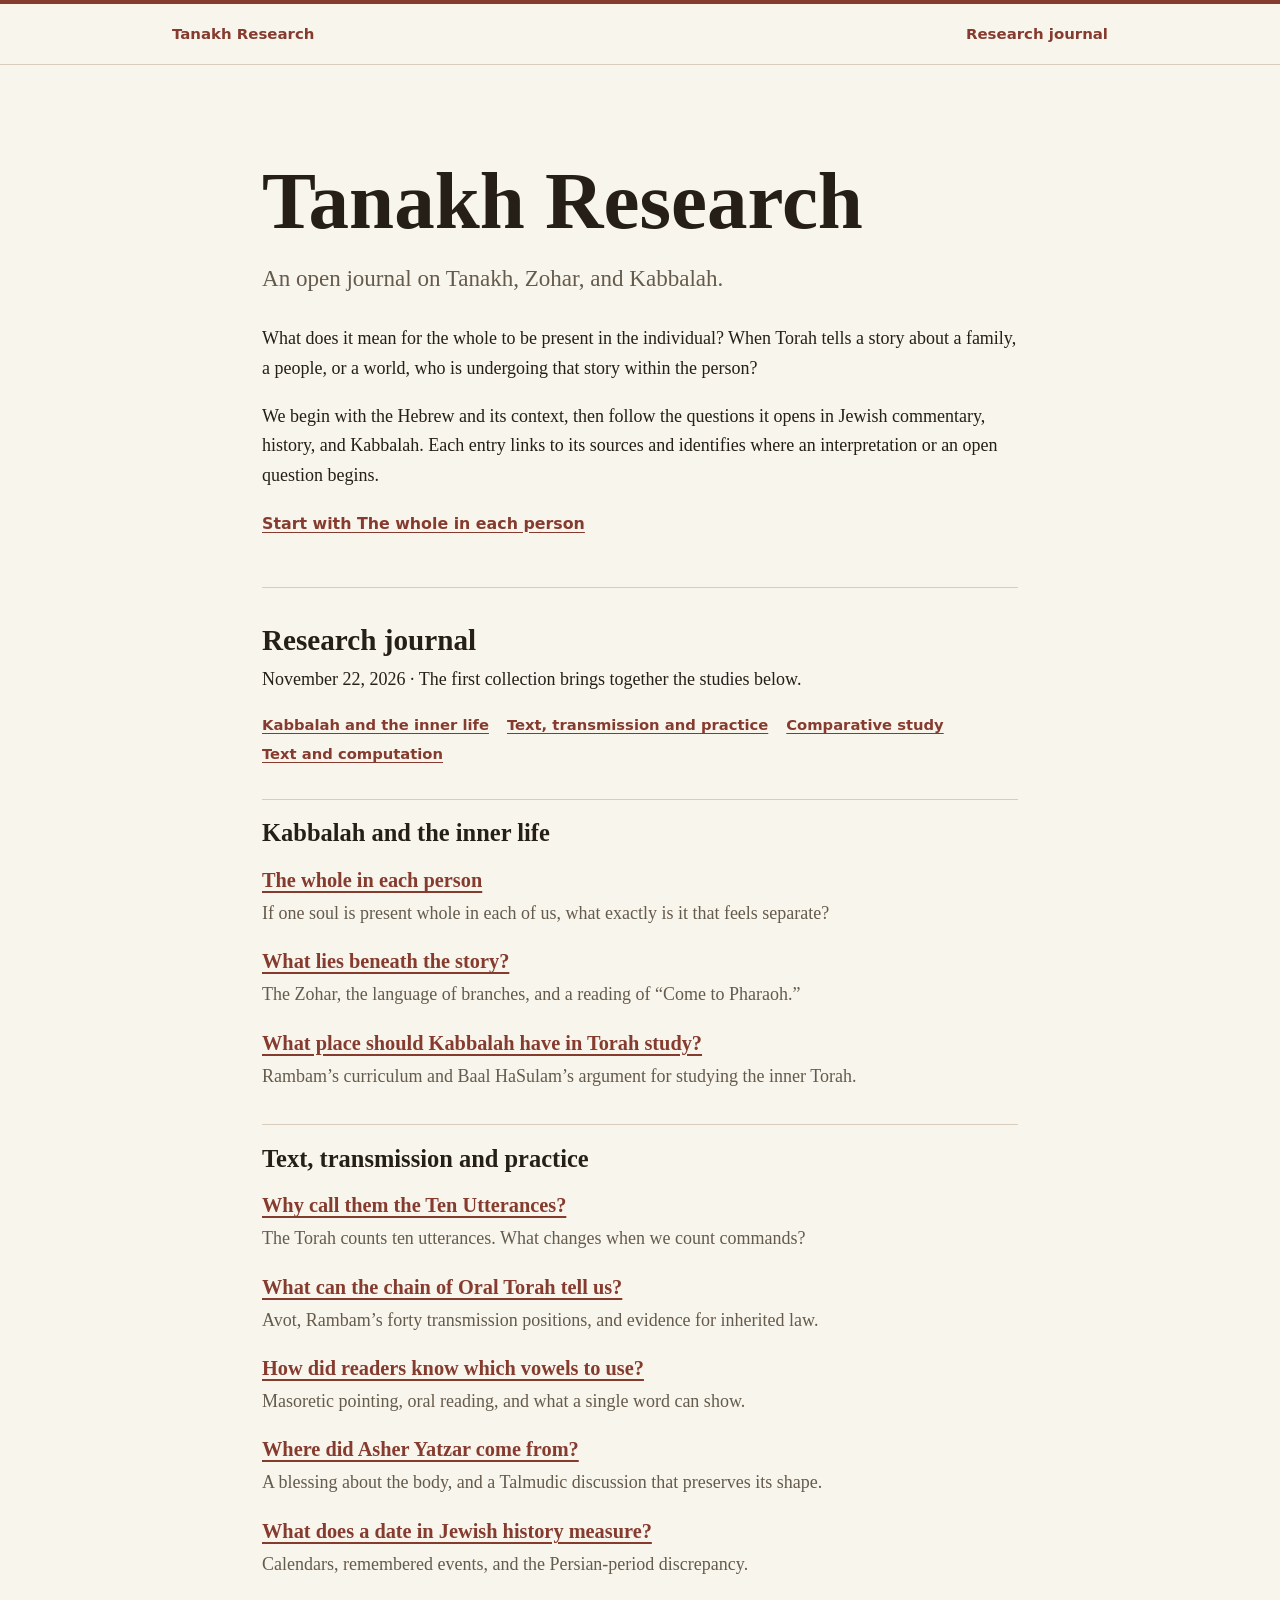
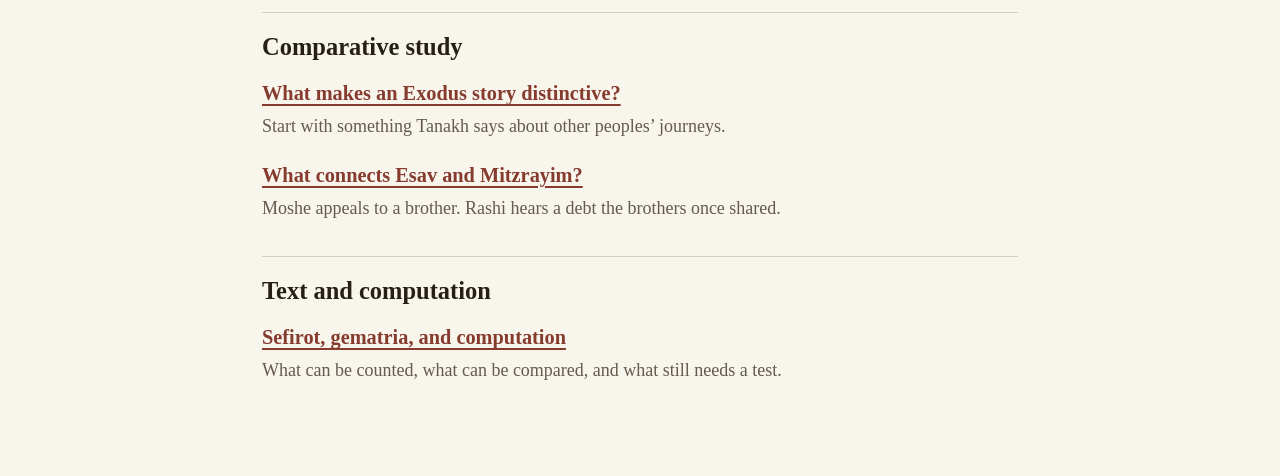
==== docs/index.html @ b6c762ff "Publish the first Tanakh research collection" ====
<!doctype html>
<html lang="en">
<head>
  <meta charset="utf-8">
  <meta name="viewport" content="width=device-width, initial-scale=1">
  <meta name="description" content="An open research journal on Tanakh, Zohar, and Kabbalah.">
  <title>Tanakh Research</title>
  <link rel="stylesheet" href="style.css">
</head>
<body>
  <header class="site-header">
    <a href="./">Tanakh Research</a>
    <nav aria-label="Main navigation"><a href="#research">Research journal</a></nav>
  </header>
  <main>
    <section class="intro" aria-labelledby="title">
      <h1 id="title">Tanakh Research</h1>
      <p class="lead">An open journal on Tanakh, Zohar, and Kabbalah.</p>
      <p>What does it mean for the whole to be present in the individual? When Torah tells a story about a family, a people, or a world, who is undergoing that story within the person?</p>
      <p>We begin with the Hebrew and its context, then follow the questions it opens in Jewish commentary, history, and Kabbalah. Each entry links to its sources and identifies where an interpretation or an open question begins.</p>
      <p><a class="start-link" href="research/the-whole-in-each-person.html">Start with The whole in each person</a></p>
    </section>
    <section class="log" id="research" aria-labelledby="log-title">
      <h2 id="log-title">Research journal</h2>
      <p>November 22, 2026 · The first collection brings together the studies below.</p>
      <nav class="topics" aria-label="Research topics">
        <a href="#kabbalah">Kabbalah and the inner life</a>
        <a href="#transmission">Text, transmission and practice</a>
        <a href="#comparative">Comparative study</a>
        <a href="#computation">Text and computation</a>
      </nav>
      <section class="topic" id="kabbalah" aria-labelledby="kabbalah-title">
        <h3 id="kabbalah-title">Kabbalah and the inner life</h3>
        <article>
          <h4><a href="research/the-whole-in-each-person.html">The whole in each person</a></h4>
          <p>If one soul is present whole in each of us, what exactly is it that feels separate?</p>
        </article>
        <article>
          <h4><a href="research/torah-as-language-of-branches.html">What lies beneath the story?</a></h4>
          <p>The Zohar, the language of branches, and a reading of “Come to Pharaoh.”</p>
        </article>
        <article>
          <h4><a href="research/gemara-and-kabbalah.html">What place should Kabbalah have in Torah study?</a></h4>
          <p>Rambam’s curriculum and Baal HaSulam’s argument for studying the inner Torah.</p>
        </article>
      </section>
      <section class="topic" id="transmission" aria-labelledby="transmission-title">
        <h3 id="transmission-title">Text, transmission and practice</h3>
        <article>
          <h4><a href="research/the-ten-utterances.html">Why call them the Ten Utterances?</a></h4>
          <p>The Torah counts ten utterances. What changes when we count commands?</p>
        </article>
        <article>
          <h4><a href="research/oral-torah-and-the-forty-names.html">What can the chain of Oral Torah tell us?</a></h4>
          <p>Avot, Rambam’s forty transmission positions, and evidence for inherited law.</p>
        </article>
        <article>
          <h4><a href="research/how-hebrew-was-read.html">How did readers know which vowels to use?</a></h4>
          <p>Masoretic pointing, oral reading, and what a single word can show.</p>
        </article>
        <article>
          <h4><a href="research/asher-yatzar.html">Where did Asher Yatzar come from?</a></h4>
          <p>A blessing about the body, and a Talmudic discussion that preserves its shape.</p>
        </article>
        <article>
          <h4><a href="research/jewish-time-and-history.html">What does a date in Jewish history measure?</a></h4>
          <p>Calendars, remembered events, and the Persian-period discrepancy.</p>
        </article>
      </section>
      <section class="topic" id="comparative" aria-labelledby="comparative-title">
        <h3 id="comparative-title">Comparative study</h3>
        <article>
          <h4><a href="research/what-is-distinctive-in-tanakh.html">What makes an Exodus story distinctive?</a></h4>
          <p>Start with something Tanakh says about other peoples’ journeys.</p>
        </article>
        <article>
          <h4><a href="research/esav-and-mitzrayim.html">What connects Esav and Mitzrayim?</a></h4>
          <p>Moshe appeals to a brother. Rashi hears a debt the brothers once shared.</p>
        </article>
      </section>
      <section class="topic" id="computation" aria-labelledby="computation-title">
        <h3 id="computation-title">Text and computation</h3>
        <article>
          <h4><a href="research/sefirot-gematria-and-computation.html">Sefirot, gematria, and computation</a></h4>
          <p>What can be counted, what can be compared, and what still needs a test.</p>
        </article>
      </section>
    </section>
  </main>
</body>
</html>
---- docs/style.css ----
:root {
  color-scheme: light;
  --paper: #f8f5ed;
  --ink: #251f18;
  --muted: #655b4d;
  --accent: #863b2f;
  --rule: #d8cdbd;
  background: var(--paper);
  color: var(--ink);
  font: 112.5% / 1.65 Georgia, "Times New Roman", serif;
}

* { box-sizing: border-box; }

body { margin: 0; }

.site-header {
  display: flex;
  justify-content: space-between;
  flex-wrap: wrap;
  gap: .3rem 1.25rem;
  padding: 1.05rem max(1.45rem, calc((100% - 52rem) / 2));
  border-top: 4px solid var(--accent);
  border-bottom: 1px solid var(--rule);
  font: 600 .83rem / 1.5 system-ui, sans-serif;
}

main {
  width: min(calc(100% - 2.9rem), 42rem);
  margin: clamp(2.25rem, 8vw, 5rem) auto 5rem;
}

a {
  color: var(--accent);
  text-underline-offset: .19em;
}

a:focus-visible {
  outline: 2px solid var(--accent);
  outline-offset: 4px;
}

.site-header a { text-decoration: none; }
.site-header a:hover { text-decoration: underline; }

h1, h2, h3 { line-height: 1.14; }
h1 { font-size: clamp(2.45rem, 8vw, 4.5rem); margin: 0 0 .65rem; }
h2 { font-size: 1.62rem; margin: 2rem 0 .45rem; }
h3 { font-size: 1.36rem; margin: .35rem 0 .5rem; }
p { margin: 0 0 1rem; }
.lead { color: var(--muted); font-size: 1.28rem; margin-bottom: 1.5rem; }

.log {
  border-top: 1px solid var(--rule);
  margin-top: 2.7rem;
}

.log article { margin-top: 1.15rem; }

time {
  display: block;
  color: var(--muted);
  font: 500 .78rem / 1.4 system-ui, sans-serif;
}

.entry time { margin-bottom: .9rem; }
.start-link { font: 650 .88rem / 1.55 system-ui, sans-serif; }
.topics { display: flex; flex-wrap: wrap; gap: .25rem 1rem; }
.topics a { font: 600 .82rem / 1.65 system-ui, sans-serif; }
.topic { border-top: 1px solid var(--rule); margin-top: 1.8rem; padding-top: 1.1rem; }
.topic h3 { margin-top: 0; }
.topic h4 { margin: 0 0 .3rem; font-size: 1.13rem; line-height: 1.26; }
.topic article p { color: var(--muted); margin-bottom: 0; }
.related { border-top: 1px solid var(--rule); margin-top: 2.3rem; }
.related ul { padding-left: 1.3rem; }
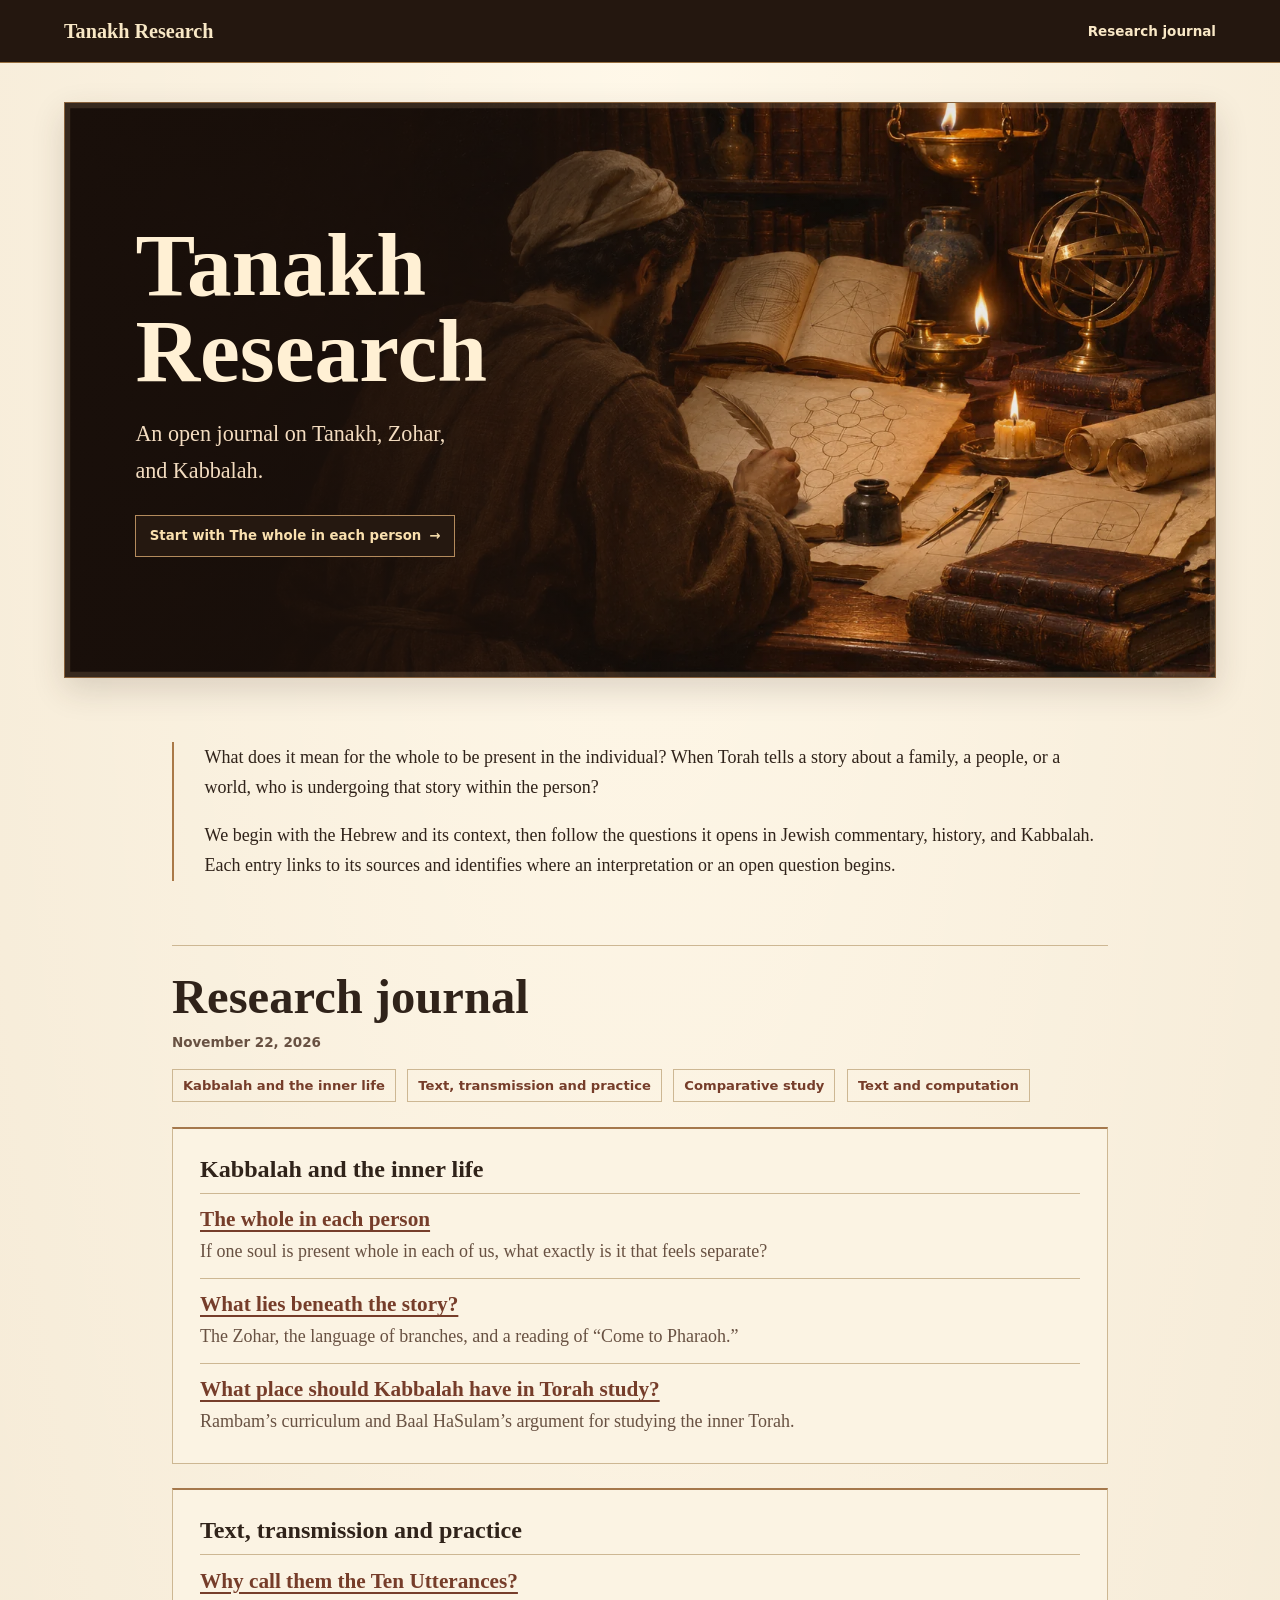
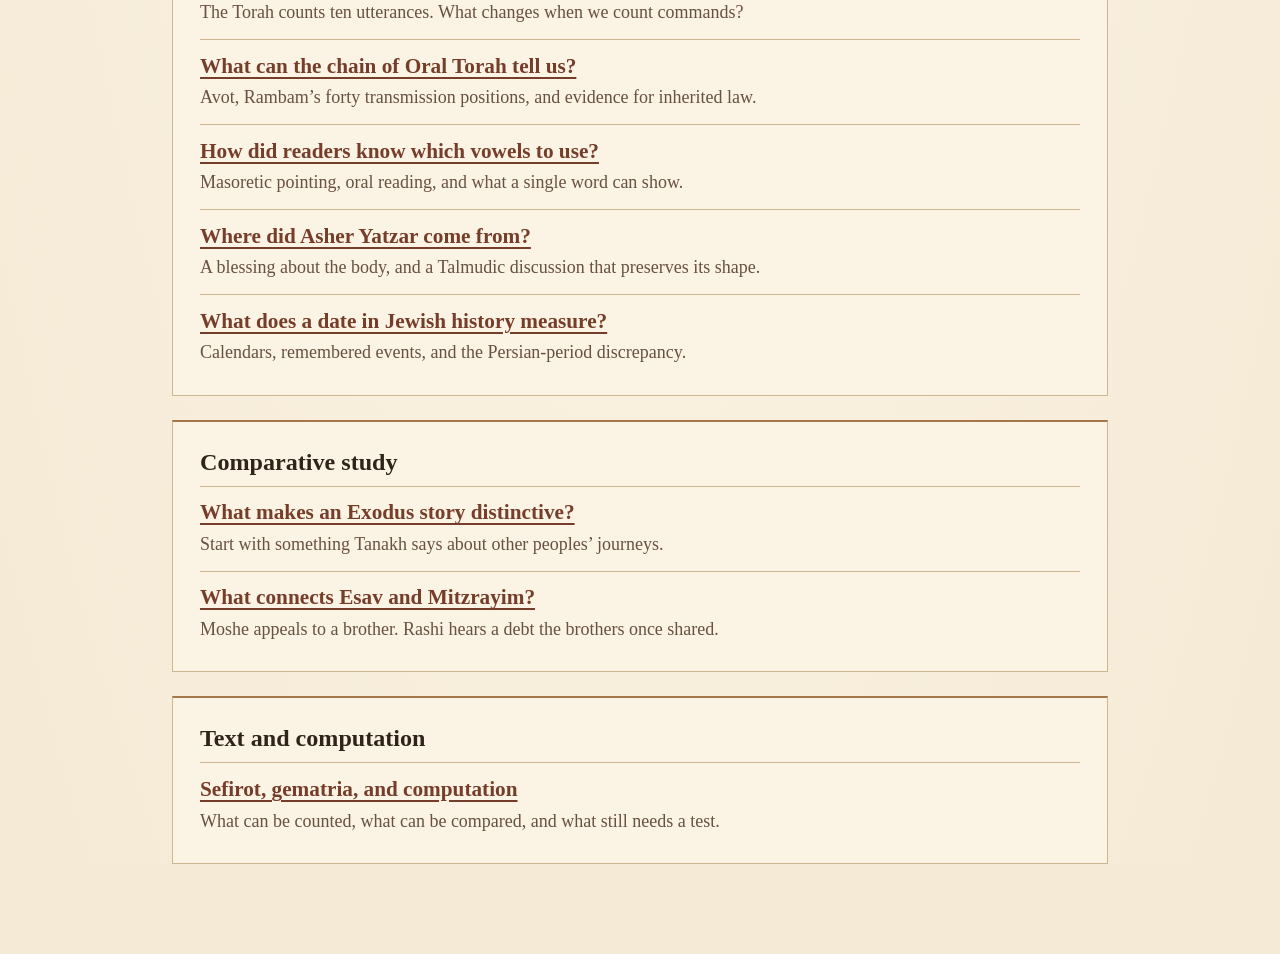
==== commit e564a42c: "Give Tanakh Research a lamplit scholar’s study design" ====
--- a/docs/index.html
+++ b/docs/index.html
@@ -7,22 +7,26 @@
   <title>Tanakh Research</title>
   <link rel="stylesheet" href="style.css">
 </head>
-<body>
+<body class="home">
   <header class="site-header">
     <a href="./">Tanakh Research</a>
     <nav aria-label="Main navigation"><a href="#research">Research journal</a></nav>
   </header>
   <main>
-    <section class="intro" aria-labelledby="title">
-      <h1 id="title">Tanakh Research</h1>
-      <p class="lead">An open journal on Tanakh, Zohar, and Kabbalah.</p>
+    <section class="hero" aria-labelledby="title">
+      <div class="hero-content">
+        <h1 id="title">Tanakh<br class="hero-break"> Research</h1>
+        <p class="lead">An open journal on Tanakh, Zohar, and Kabbalah.</p>
+        <a class="start-link" href="research/the-whole-in-each-person.html">Start with The whole in each person <span aria-hidden="true">→</span></a>
+      </div>
+    </section>
+    <div class="intro">
       <p>What does it mean for the whole to be present in the individual? When Torah tells a story about a family, a people, or a world, who is undergoing that story within the person?</p>
       <p>We begin with the Hebrew and its context, then follow the questions it opens in Jewish commentary, history, and Kabbalah. Each entry links to its sources and identifies where an interpretation or an open question begins.</p>
-      <p><a class="start-link" href="research/the-whole-in-each-person.html">Start with The whole in each person</a></p>
-    </section>
+    </div>
     <section class="log" id="research" aria-labelledby="log-title">
       <h2 id="log-title">Research journal</h2>
-      <p>November 22, 2026 · The first collection brings together the studies below.</p>
+      <time datetime="2026-11-22">November 22, 2026</time>
       <nav class="topics" aria-label="Research topics">
         <a href="#kabbalah">Kabbalah and the inner life</a>
         <a href="#transmission">Text, transmission and practice</a>
--- a/docs/style.css
+++ b/docs/style.css
@@ -1,75 +1,157 @@
 :root {
   color-scheme: light;
-  --paper: #f8f5ed;
-  --ink: #251f18;
-  --muted: #655b4d;
-  --accent: #863b2f;
-  --rule: #d8cdbd;
+  --paper: #f5ead6;
+  --ink: #30231a;
+  --muted: #685142;
+  --accent: #763d2a;
+  --rule: #cdb793;
+  --shadow: #24170f;
+  --gold: #e4c18c;
+  --heading: "Palatino Linotype", "Book Antiqua", Palatino, Georgia, serif;
+  --label: system-ui, sans-serif;
   background: var(--paper);
   color: var(--ink);
-  font: 112.5% / 1.65 Georgia, "Times New Roman", serif;
+  font: 112.5% / 1.68 Georgia, "Times New Roman", serif;
 }
 
 * { box-sizing: border-box; }
 
-body { margin: 0; }
+body {
+  margin: 0;
+  background: radial-gradient(ellipse at 50% 0, #fff8e9, transparent 48rem);
+}
+
+a {
+  color: var(--accent);
+  text-underline-offset: .2em;
+}
+
+a:focus-visible {
+  outline: 2px solid currentColor;
+  outline-offset: 4px;
+}
 
 .site-header {
   display: flex;
   justify-content: space-between;
+  align-items: center;
   flex-wrap: wrap;
-  gap: .3rem 1.25rem;
-  padding: 1.05rem max(1.45rem, calc((100% - 52rem) / 2));
-  border-top: 4px solid var(--accent);
-  border-bottom: 1px solid var(--rule);
-  font: 600 .83rem / 1.5 system-ui, sans-serif;
+  gap: .45rem 1.35rem;
+  padding: .92rem max(1.2rem, calc((100% - 64rem) / 2));
+  background: var(--shadow);
+  border-bottom: 1px solid #987040;
 }
 
+.site-header a { color: #f9e8c6; text-decoration: none; }
+.site-header a:hover { text-decoration: underline; }
+.site-header > a { font: 600 1.12rem / 1.45 var(--heading); }
+.site-header nav { font: 550 .75rem / 1.5 var(--label); }
+
 main {
-  width: min(calc(100% - 2.9rem), 42rem);
-  margin: clamp(2.25rem, 8vw, 5rem) auto 5rem;
+  width: min(calc(100% - 2.4rem), 42rem);
+  margin: clamp(2rem, 6vw, 4.6rem) auto 5rem;
 }
 
-a {
-  color: var(--accent);
-  text-underline-offset: .19em;
+h1, h2, h3, h4 { font-family: var(--heading); line-height: 1.16; }
+h1 { font-size: clamp(2.4rem, 6vw, 4.05rem); margin: 0 0 .65rem; font-weight: 600; }
+h2 { font-size: 1.72rem; margin: 2rem 0 .45rem; }
+h3 { font-size: 1.34rem; margin: .35rem 0 .5rem; }
+p { margin: 0 0 1rem; }
+.lead { color: var(--muted); font-size: 1.23rem; margin-bottom: 1.45rem; }
+
+.home main { width: min(calc(100% - 2.4rem), 64rem); margin-top: clamp(1.15rem, 3vw, 2.5rem); }
+
+.hero {
+  display: flex;
+  align-items: center;
+  min-height: clamp(27rem, 45vw, 33rem);
+  overflow: hidden;
+  background:
+    linear-gradient(90deg, rgba(25, 15, 10, .98) 0%, rgba(25, 15, 10, .85) 24%, rgba(25, 15, 10, .15) 65%, transparent 100%),
+    #251810 url("assets/scholars-study.webp") center 49% / cover no-repeat;
+  border: 1px solid #88613b;
+  box-shadow: 0 .65rem 1.7rem #412a2029, inset 0 0 0 .29rem #eac18e25;
+  color: #fff0d4;
 }
 
-a:focus-visible {
-  outline: 2px solid var(--accent);
-  outline-offset: 4px;
+.hero-content { max-width: 27rem; padding: clamp(1.65rem, 5.5vw, 4.1rem); }
+.hero h1 { font-size: clamp(3rem, 7vw, 5.3rem); line-height: .96; }
+.hero .lead { max-width: 18rem; color: #f3dcc0; margin-top: 1.15rem; }
+.start-link {
+  display: inline-block;
+  padding: .55rem .74rem;
+  border: 1px solid #b48b5d;
+  background: #251810;
+  color: #fae0ae;
+  font: 600 .74rem / 1.5 var(--label);
+  text-decoration: none;
 }
+.start-link span { margin-inline-start: .25em; }
+.start-link:hover { background: #492d1d; text-decoration: underline; }
 
-.site-header a { text-decoration: none; }
-.site-header a:hover { text-decoration: underline; }
+.intro, .log { width: min(100%, 52rem); margin-inline: auto; }
+.intro {
+  margin-block: clamp(2.1rem, 5vw, 3.6rem);
+  padding-inline-start: clamp(.9rem, 3vw, 1.7rem);
+  border-inline-start: 2px solid #aa7948;
+}
+.intro p:last-child { margin-bottom: 0; }
 
-h1, h2, h3 { line-height: 1.14; }
-h1 { font-size: clamp(2.45rem, 8vw, 4.5rem); margin: 0 0 .65rem; }
-h2 { font-size: 1.62rem; margin: 2rem 0 .45rem; }
-h3 { font-size: 1.36rem; margin: .35rem 0 .5rem; }
-p { margin: 0 0 1rem; }
-.lead { color: var(--muted); font-size: 1.28rem; margin-bottom: 1.5rem; }
-
-.log {
-  border-top: 1px solid var(--rule);
-  margin-top: 2.7rem;
-}
-
-.log article { margin-top: 1.15rem; }
+.log { border-top: 1px solid var(--rule); }
+.log > h2 { margin-top: 1.3rem; font-size: clamp(1.9rem, 5vw, 2.7rem); }
 
 time {
   display: block;
   color: var(--muted);
-  font: 500 .78rem / 1.4 system-ui, sans-serif;
+  font: 550 .75rem / 1.45 var(--label);
 }
 
-.entry time { margin-bottom: .9rem; }
-.start-link { font: 650 .88rem / 1.55 system-ui, sans-serif; }
-.topics { display: flex; flex-wrap: wrap; gap: .25rem 1rem; }
-.topics a { font: 600 .82rem / 1.65 system-ui, sans-serif; }
-.topic { border-top: 1px solid var(--rule); margin-top: 1.8rem; padding-top: 1.1rem; }
+.topics { display: flex; flex-wrap: wrap; gap: .45rem .65rem; margin-top: .9rem; }
+.topics a {
+  border: 1px solid var(--rule);
+  padding: .3rem .55rem;
+  font: 600 .73rem / 1.55 var(--label);
+  text-decoration: none;
+}
+.topics a:hover { background: #ead6b6; text-decoration: underline; }
+
+.topic {
+  margin-top: 1.35rem;
+  border: 1px solid var(--rule);
+  border-top: 2px solid #a5784c;
+  background: #fbf3e3;
+  padding: clamp(.9rem, 3vw, 1.5rem);
+  scroll-margin-top: 1rem;
+}
 .topic h3 { margin-top: 0; }
-.topic h4 { margin: 0 0 .3rem; font-size: 1.13rem; line-height: 1.26; }
+.topic article { border-top: 1px solid var(--rule); padding: .75rem 0 .65rem; }
+.topic article:last-child { padding-bottom: 0; }
+.topic h4 { margin: 0 0 .22rem; font-size: 1.18rem; }
 .topic article p { color: var(--muted); margin-bottom: 0; }
+
+.entry { overflow-wrap: break-word; }
+.entry-heading {
+  border-top: 2px solid #a5784c;
+  border-bottom: 1px solid var(--rule);
+  padding: 1.05rem 0 1.2rem;
+  margin-bottom: 1.5rem;
+}
+.entry-heading time { margin-bottom: .55rem; }
+.entry-heading .lead { margin-bottom: 0; }
 .related { border-top: 1px solid var(--rule); margin-top: 2.3rem; }
 .related ul { padding-left: 1.3rem; }
+
+@media (max-width: 40rem) {
+  .hero {
+    display: block;
+    min-height: 0;
+    padding-top: clamp(9rem, 57vw, 19rem);
+    background:
+      linear-gradient(to bottom, transparent 1rem, transparent 56%, #251810 100%) top / 100% clamp(10rem, 58vw, 20rem) no-repeat,
+      #251810 url("assets/scholars-study.webp") 73% top / auto clamp(11rem, 72vw, 26rem) no-repeat;
+  }
+  .hero-content { max-width: none; background: #251810; padding: .65rem 1.05rem 1.3rem; }
+  .hero h1 { font-size: clamp(2.35rem, 9vw, 3.5rem); line-height: 1.03; }
+  .hero-break { display: none; }
+  .hero .lead { margin-top: .65rem; }
+}
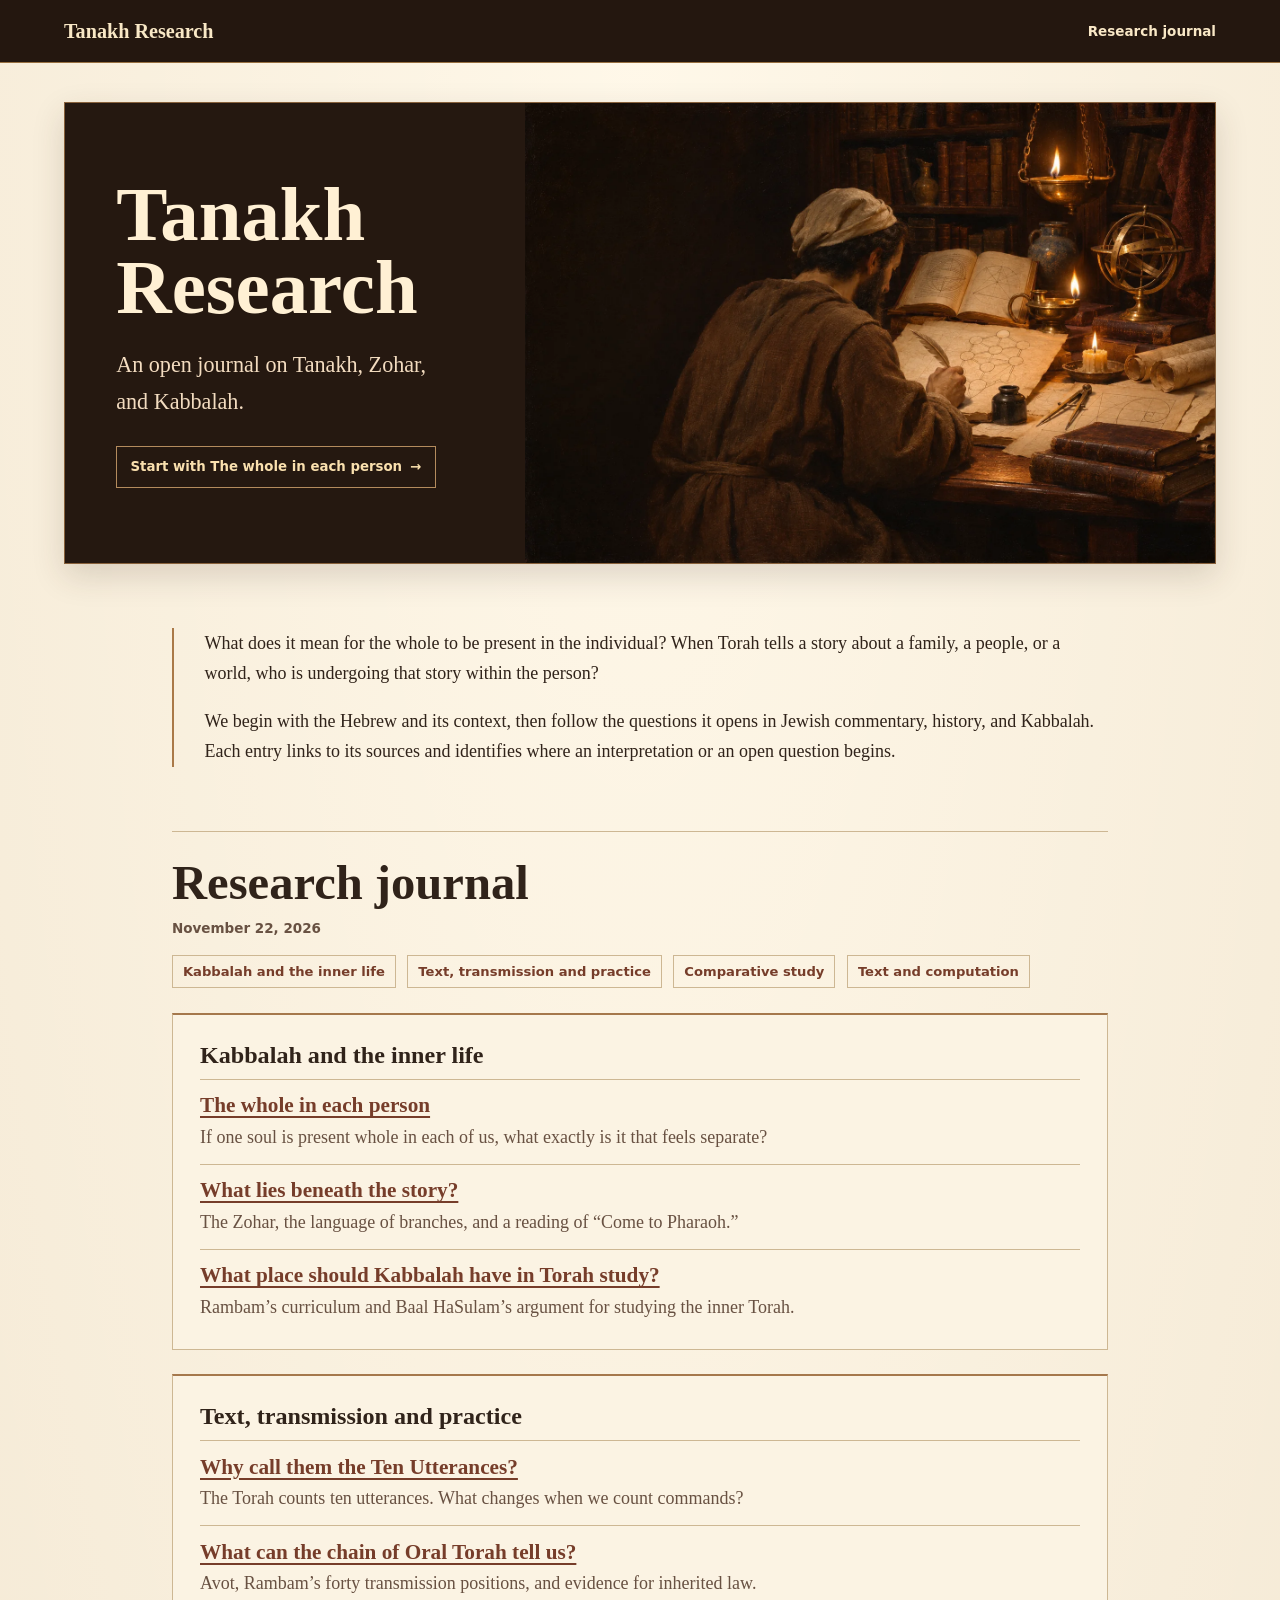
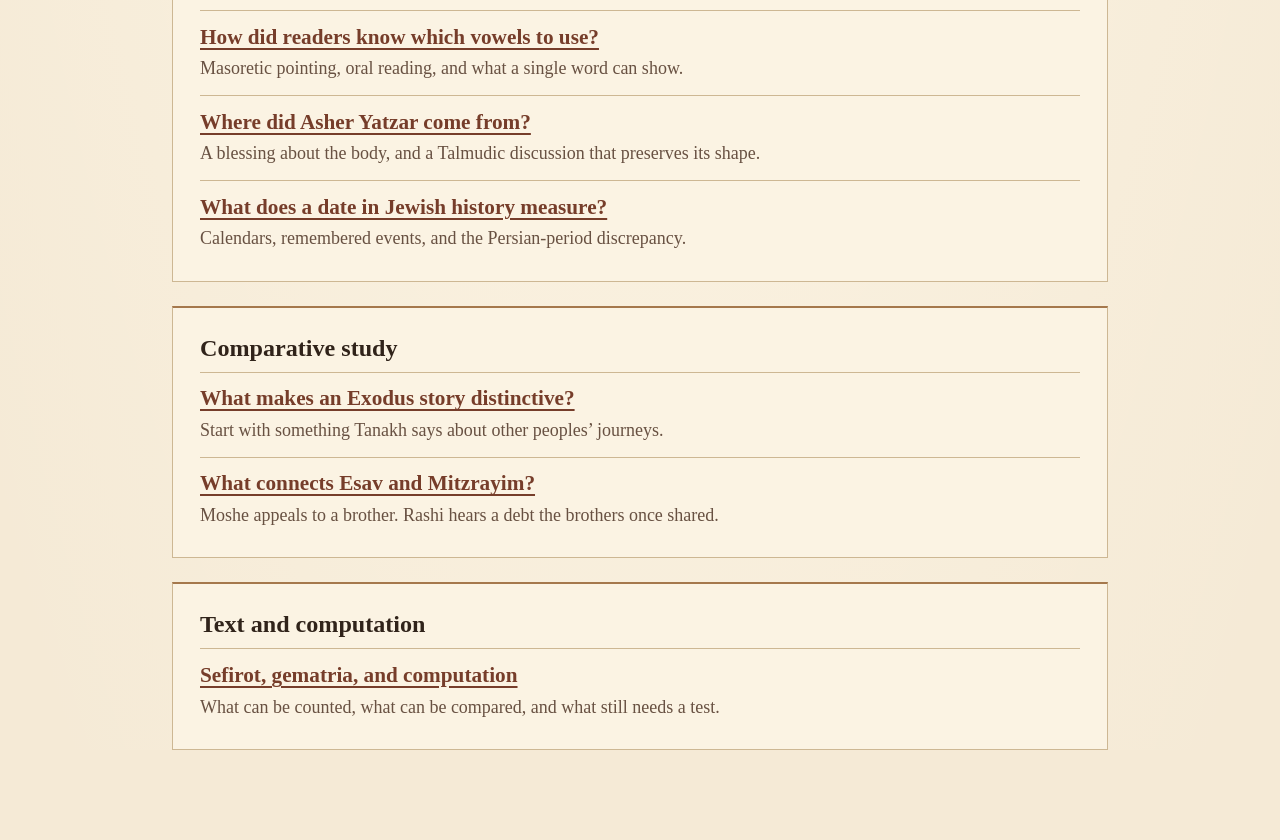
==== commit 42a924ae: "Load the lamplit study as a visible homepage image" ====
--- a/docs/index.html
+++ b/docs/index.html
@@ -5,7 +5,7 @@
   <meta name="viewport" content="width=device-width, initial-scale=1">
   <meta name="description" content="An open research journal on Tanakh, Zohar, and Kabbalah.">
   <title>Tanakh Research</title>
-  <link rel="stylesheet" href="style.css">
+  <link rel="stylesheet" href="style.css?v=study-2">
 </head>
 <body class="home">
   <header class="site-header">
@@ -14,6 +14,7 @@
   </header>
   <main>
     <section class="hero" aria-labelledby="title">
+      <img class="hero-art" src="assets/scholars-study.webp?v=7cb28a1" width="1536" height="1024" fetchpriority="high" style="display:block;max-width:100%;height:auto" alt="A scholar writing by oil lamp and candle, beside leather-bound books, scrolls, and a sketch of the Tree of Life.">
       <div class="hero-content">
         <h1 id="title">Tanakh<br class="hero-break"> Research</h1>
         <p class="lead">An open journal on Tanakh, Zohar, and Kabbalah.</p>
--- a/docs/style.css
+++ b/docs/style.css
@@ -62,20 +62,19 @@
 .home main { width: min(calc(100% - 2.4rem), 64rem); margin-top: clamp(1.15rem, 3vw, 2.5rem); }
 
 .hero {
-  display: flex;
+  display: grid;
+  grid-template-columns: minmax(0, 2fr) minmax(0, 3fr);
   align-items: center;
-  min-height: clamp(27rem, 45vw, 33rem);
   overflow: hidden;
-  background:
-    linear-gradient(90deg, rgba(25, 15, 10, .98) 0%, rgba(25, 15, 10, .85) 24%, rgba(25, 15, 10, .15) 65%, transparent 100%),
-    #251810 url("assets/scholars-study.webp") center 49% / cover no-repeat;
+  background: #251810;
   border: 1px solid #88613b;
-  box-shadow: 0 .65rem 1.7rem #412a2029, inset 0 0 0 .29rem #eac18e25;
+  box-shadow: 0 .65rem 1.7rem #412a2029;
   color: #fff0d4;
 }
 
-.hero-content { max-width: 27rem; padding: clamp(1.65rem, 5.5vw, 4.1rem); }
-.hero h1 { font-size: clamp(3rem, 7vw, 5.3rem); line-height: .96; }
+.hero-art { grid-column: 2; grid-row: 1; width: 100%; }
+.hero-content { grid-column: 1; grid-row: 1; padding: clamp(1.4rem, 4vw, 3rem); }
+.hero h1 { font-size: clamp(2.8rem, 6vw, 5.3rem); line-height: .96; }
 .hero .lead { max-width: 18rem; color: #f3dcc0; margin-top: 1.15rem; }
 .start-link {
   display: inline-block;
@@ -141,16 +140,9 @@
 .related { border-top: 1px solid var(--rule); margin-top: 2.3rem; }
 .related ul { padding-left: 1.3rem; }
 
-@media (max-width: 40rem) {
-  .hero {
-    display: block;
-    min-height: 0;
-    padding-top: clamp(9rem, 57vw, 19rem);
-    background:
-      linear-gradient(to bottom, transparent 1rem, transparent 56%, #251810 100%) top / 100% clamp(10rem, 58vw, 20rem) no-repeat,
-      #251810 url("assets/scholars-study.webp") 73% top / auto clamp(11rem, 72vw, 26rem) no-repeat;
-  }
-  .hero-content { max-width: none; background: #251810; padding: .65rem 1.05rem 1.3rem; }
+@media (max-width: 46rem) {
+  .hero { display: block; }
+  .hero-content { padding: 1.15rem 1.05rem 1.3rem; }
   .hero h1 { font-size: clamp(2.35rem, 9vw, 3.5rem); line-height: 1.03; }
   .hero-break { display: none; }
   .hero .lead { margin-top: .65rem; }
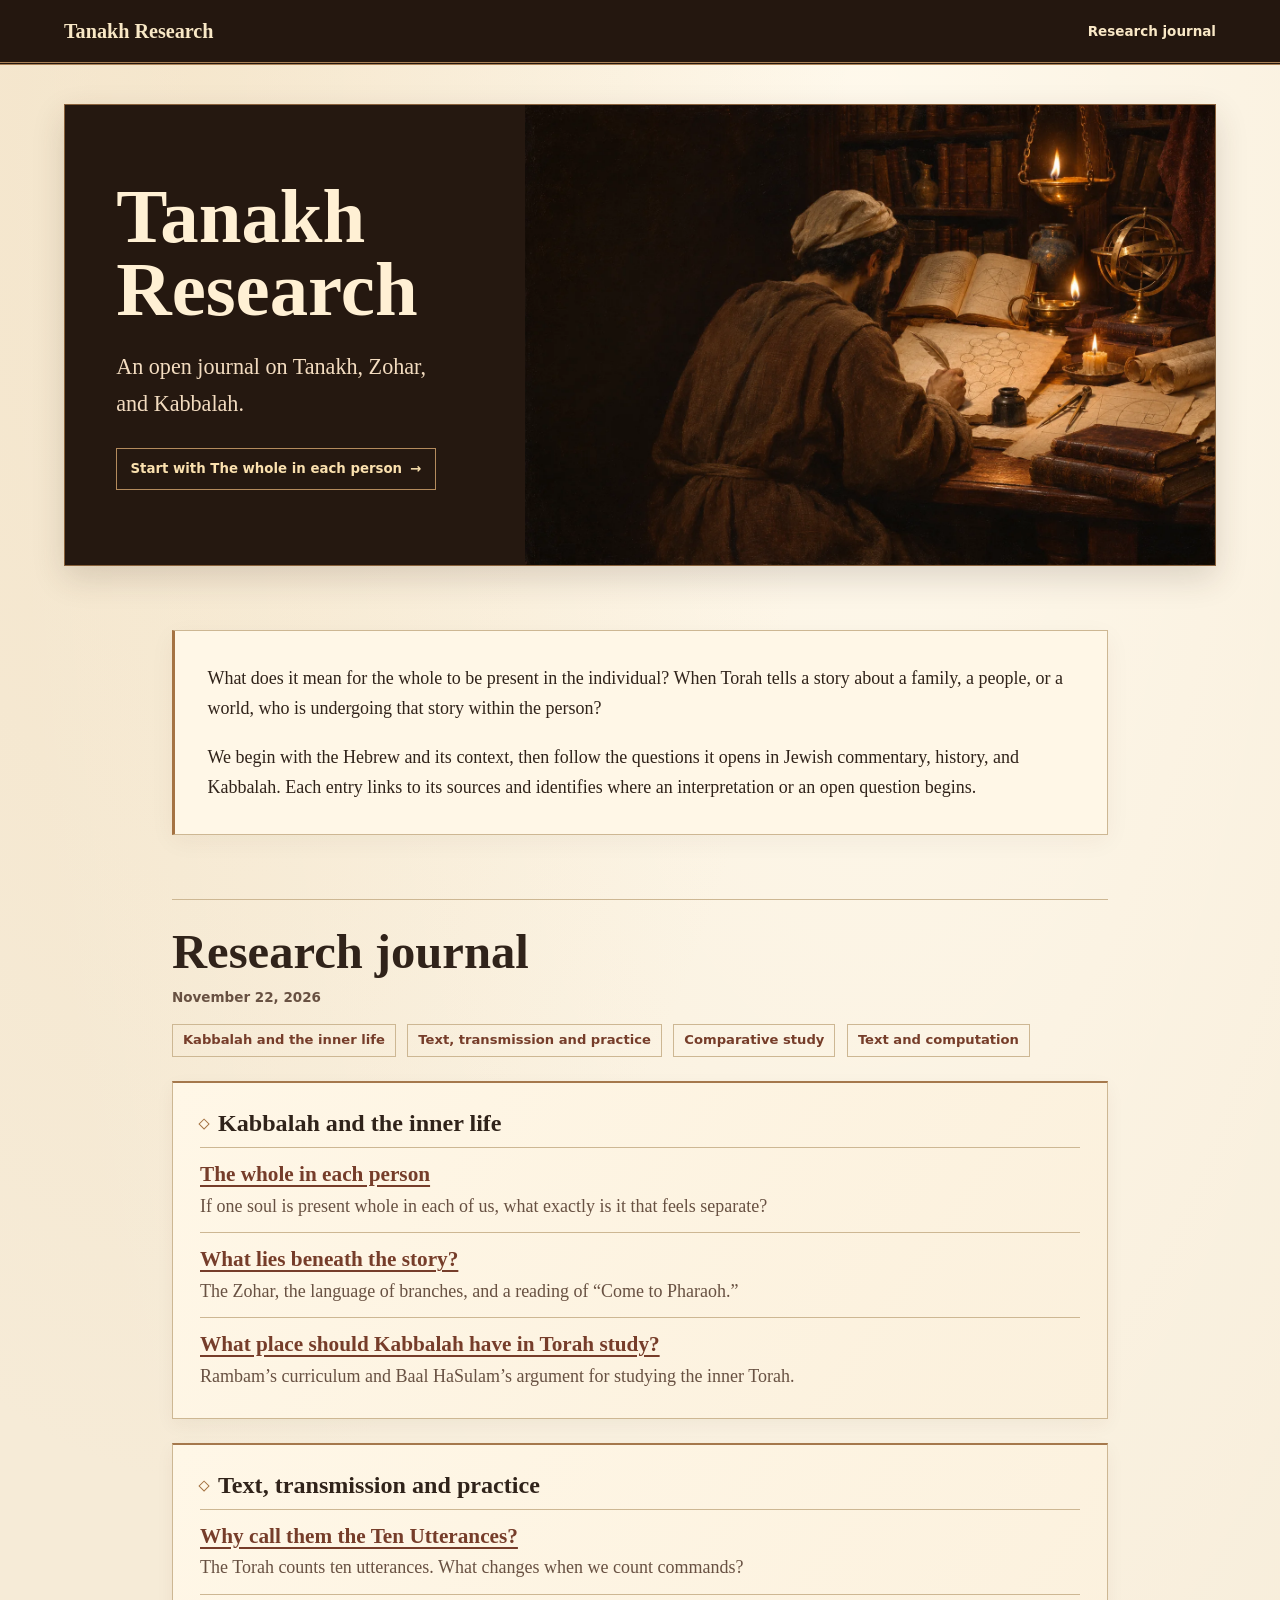
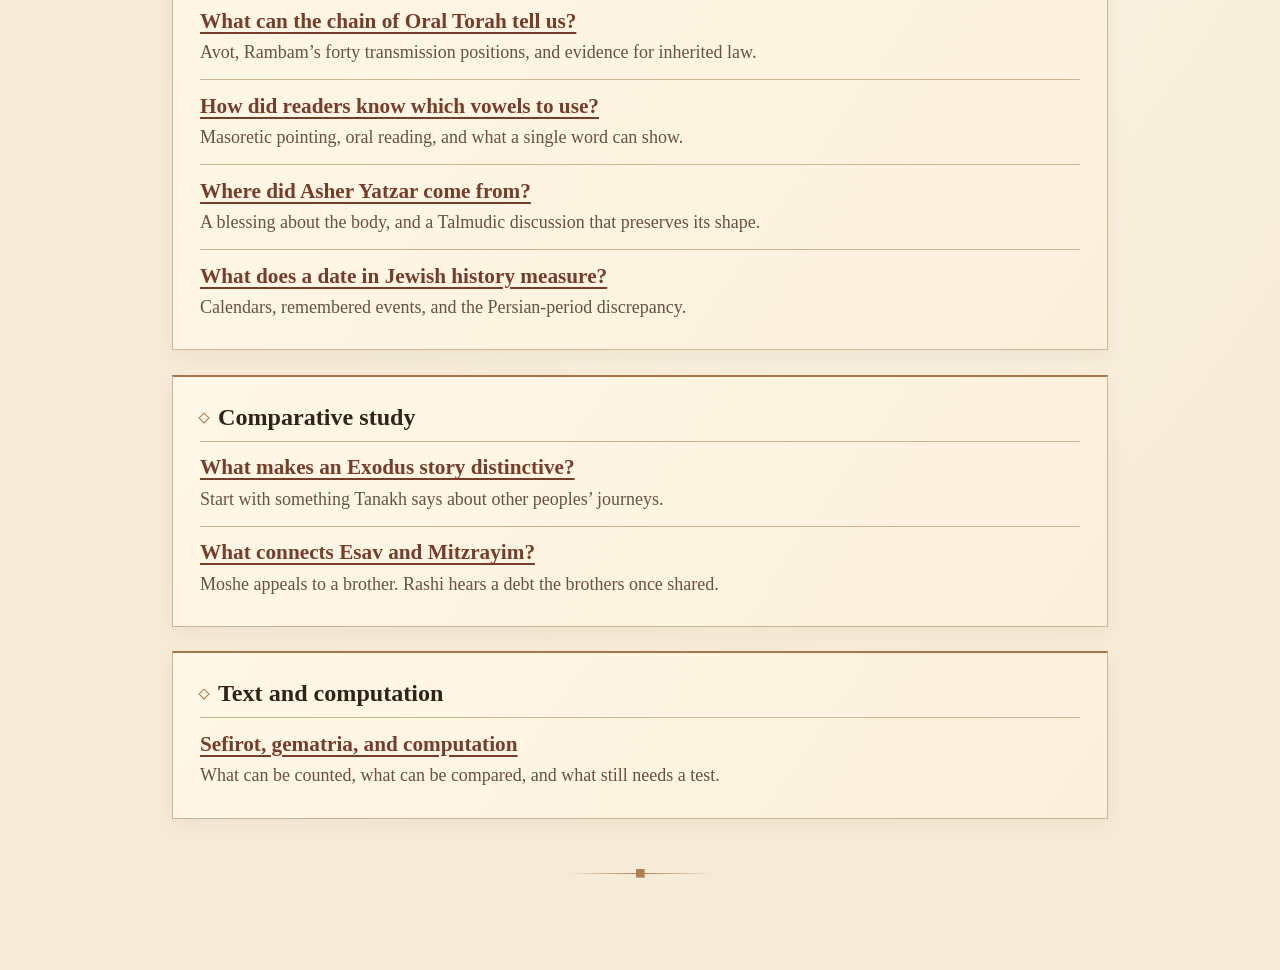
==== commit e15ee525: "Warm the journal with lamplit manuscript details" ====
--- a/docs/index.html
+++ b/docs/index.html
@@ -5,7 +5,7 @@
   <meta name="viewport" content="width=device-width, initial-scale=1">
   <meta name="description" content="An open research journal on Tanakh, Zohar, and Kabbalah.">
   <title>Tanakh Research</title>
-  <link rel="stylesheet" href="style.css?v=study-2">
+  <link rel="stylesheet" href="style.css?v=folio-1">
 </head>
 <body class="home">
   <header class="site-header">
--- a/docs/style.css
+++ b/docs/style.css
@@ -1,6 +1,8 @@
 :root {
   color-scheme: light;
-  --paper: #f5ead6;
+  --paper: #f6ebd7;
+  --folio: #fff7e7;
+  --brass: #a57343;
   --ink: #30231a;
   --muted: #685142;
   --accent: #763d2a;
@@ -18,7 +20,9 @@
 
 body {
   margin: 0;
-  background: radial-gradient(ellipse at 50% 0, #fff8e9, transparent 48rem);
+  background:
+    radial-gradient(ellipse at 16% 0, #eccb9636, transparent 36rem),
+    radial-gradient(ellipse at 68% 10rem, #fff9ec, transparent 48rem);
 }
 
 a {
@@ -39,7 +43,7 @@
   gap: .45rem 1.35rem;
   padding: .92rem max(1.2rem, calc((100% - 64rem) / 2));
   background: var(--shadow);
-  border-bottom: 1px solid #987040;
+  border-bottom: 3px double #ab8257;
 }
 
 .site-header a { color: #f9e8c6; text-decoration: none; }
@@ -91,8 +95,11 @@
 .intro, .log { width: min(100%, 52rem); margin-inline: auto; }
 .intro {
   margin-block: clamp(2.1rem, 5vw, 3.6rem);
-  padding-inline-start: clamp(.9rem, 3vw, 1.7rem);
-  border-inline-start: 2px solid #aa7948;
+  padding: clamp(1rem, 3vw, 1.8rem);
+  border: 1px solid var(--rule);
+  border-inline-start: 3px solid var(--brass);
+  background: var(--folio);
+  box-shadow: 0 .4rem 1.3rem #4527170d;
 }
 .intro p:last-child { margin-bottom: 0; }
 
@@ -118,11 +125,26 @@
   margin-top: 1.35rem;
   border: 1px solid var(--rule);
   border-top: 2px solid #a5784c;
-  background: #fbf3e3;
+  background: linear-gradient(125deg, var(--folio), #fbf0dc);
+  box-shadow: 0 .35rem .95rem #4527170d;
   padding: clamp(.9rem, 3vw, 1.5rem);
   scroll-margin-top: 1rem;
 }
-.topic h3 { margin-top: 0; }
+.topic h3 {
+  display: flex;
+  align-items: baseline;
+  gap: .55rem;
+  margin-top: 0;
+}
+
+.topic h3::before {
+  content: "";
+  width: .34rem;
+  height: .34rem;
+  flex: 0 0 auto;
+  border: 1px solid var(--brass);
+  transform: translateY(-.12em) rotate(45deg);
+}
 .topic article { border-top: 1px solid var(--rule); padding: .75rem 0 .65rem; }
 .topic article:last-child { padding-bottom: 0; }
 .topic h4 { margin: 0 0 .22rem; font-size: 1.18rem; }
@@ -130,19 +152,53 @@
 
 .entry { overflow-wrap: break-word; }
 .entry-heading {
-  border-top: 2px solid #a5784c;
-  border-bottom: 1px solid var(--rule);
-  padding: 1.05rem 0 1.2rem;
-  margin-bottom: 1.5rem;
-}
+  border: 1px solid var(--rule);
+  border-bottom: 3px double var(--rule);
+  padding: 0 0 1.35rem;
+  margin-bottom: 1.7rem;
+  background: var(--folio);
+  box-shadow: 0 .45rem 1.1rem #45271712;
+}
+.entry-heading::before {
+  content: "";
+  display: block;
+  height: clamp(5rem, 18vw, 10rem);
+  margin-bottom: 1.2rem;
+  border-bottom: 3px double #aa835f;
+  background: #422a1b url("assets/lamplit-folio.webp") center 10% / cover no-repeat;
+}
+
+.entry-heading > * { margin-inline: clamp(1rem, 4vw, 1.75rem); }
 .entry-heading time { margin-bottom: .55rem; }
 .entry-heading .lead { margin-bottom: 0; }
-.related { border-top: 1px solid var(--rule); margin-top: 2.3rem; }
+.related {
+  border: 1px solid var(--rule);
+  border-inline-start: 3px solid var(--brass);
+  margin-top: 2.3rem;
+  padding: 1.05rem clamp(1rem, 4vw, 1.55rem);
+  background: var(--folio);
+}
+
+.related h2 { margin-top: 0; }
+.related p:last-child { margin-bottom: 0; }
+
+main::after {
+  content: "";
+  display: block;
+  width: min(8rem, 55%);
+  height: .7rem;
+  margin: 2.7rem auto 0;
+  background:
+    linear-gradient(45deg, #ac8054 50%, transparent 51%) center / .48rem .48rem no-repeat,
+    linear-gradient(-135deg, #ac8054 50%, transparent 51%) center / .48rem .48rem no-repeat,
+    linear-gradient(90deg, transparent, #ac8054, transparent) center / 100% 1px no-repeat;
+}
 .related ul { padding-left: 1.3rem; }
 
 @media (max-width: 46rem) {
   .hero { display: block; }
   .hero-content { padding: 1.15rem 1.05rem 1.3rem; }
+  .start-link span { display: none; }
   .hero h1 { font-size: clamp(2.35rem, 9vw, 3.5rem); line-height: 1.03; }
   .hero-break { display: none; }
   .hero .lead { margin-top: .65rem; }
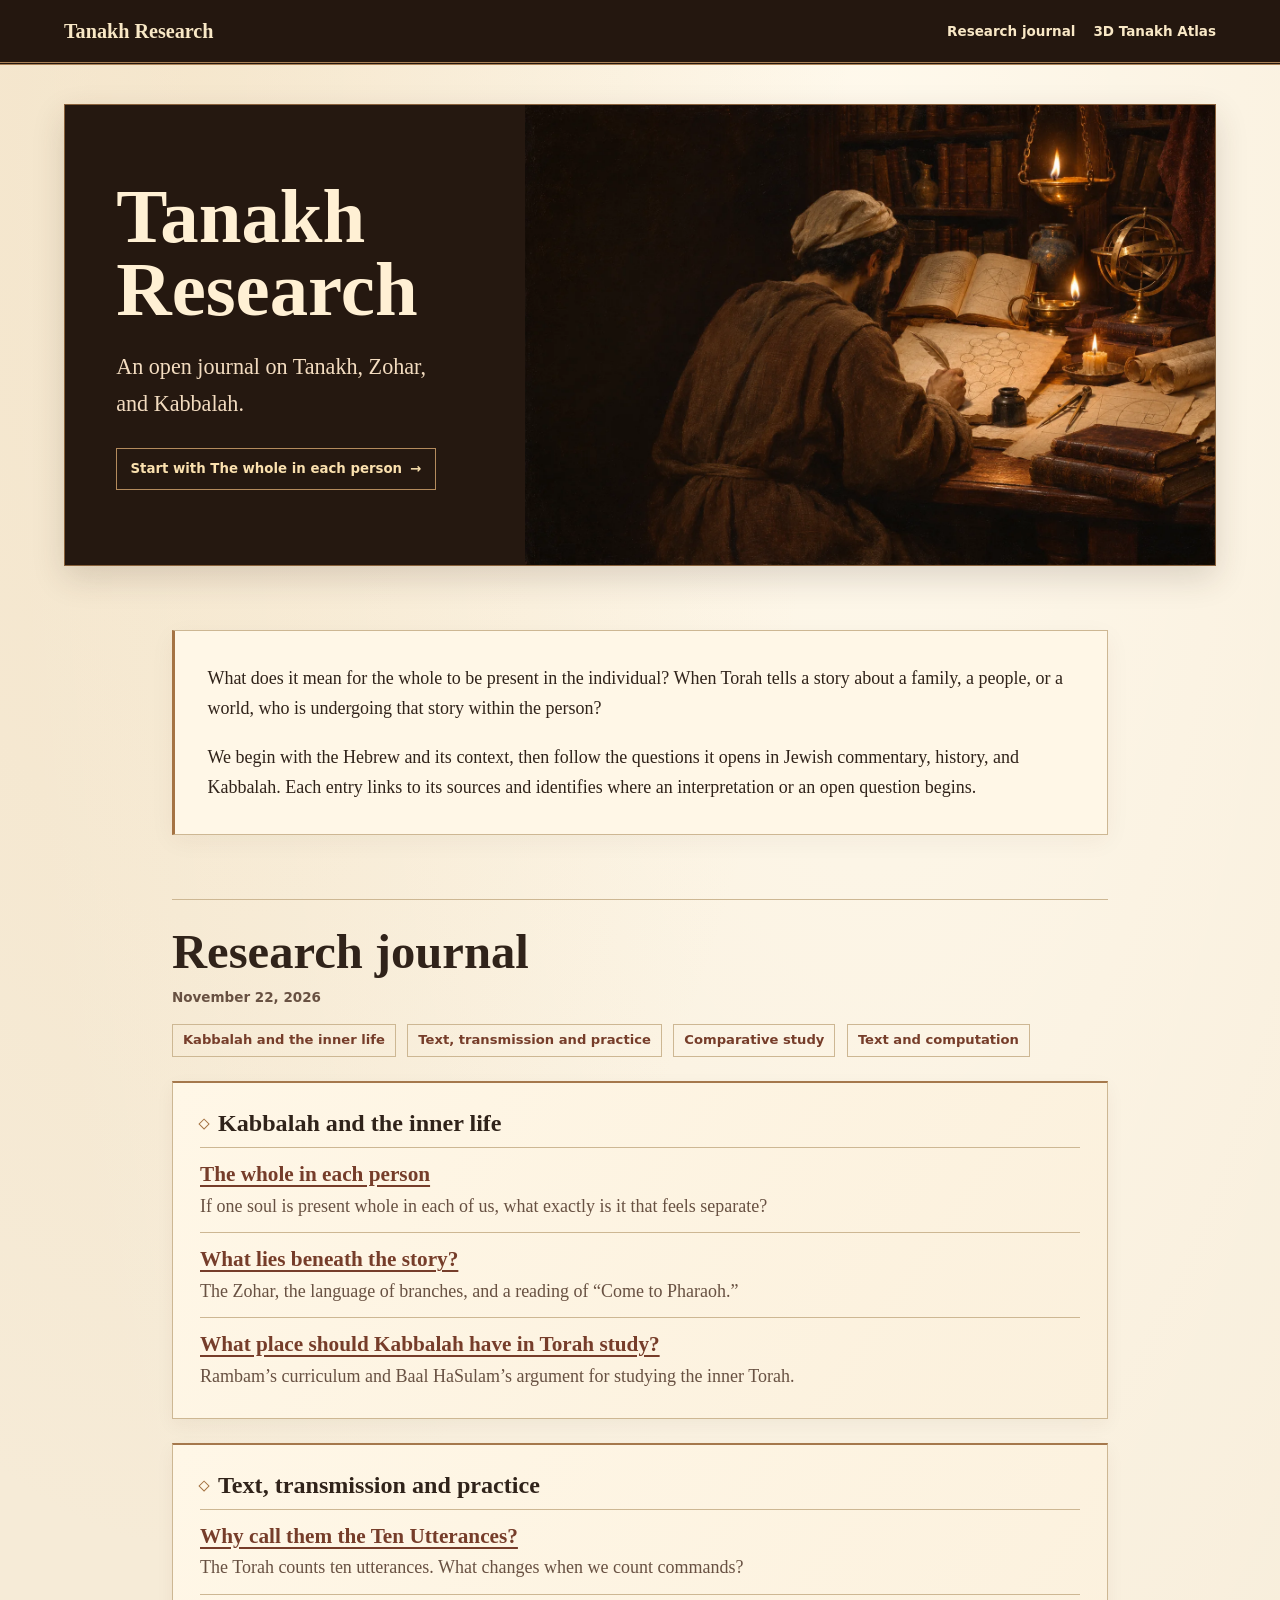
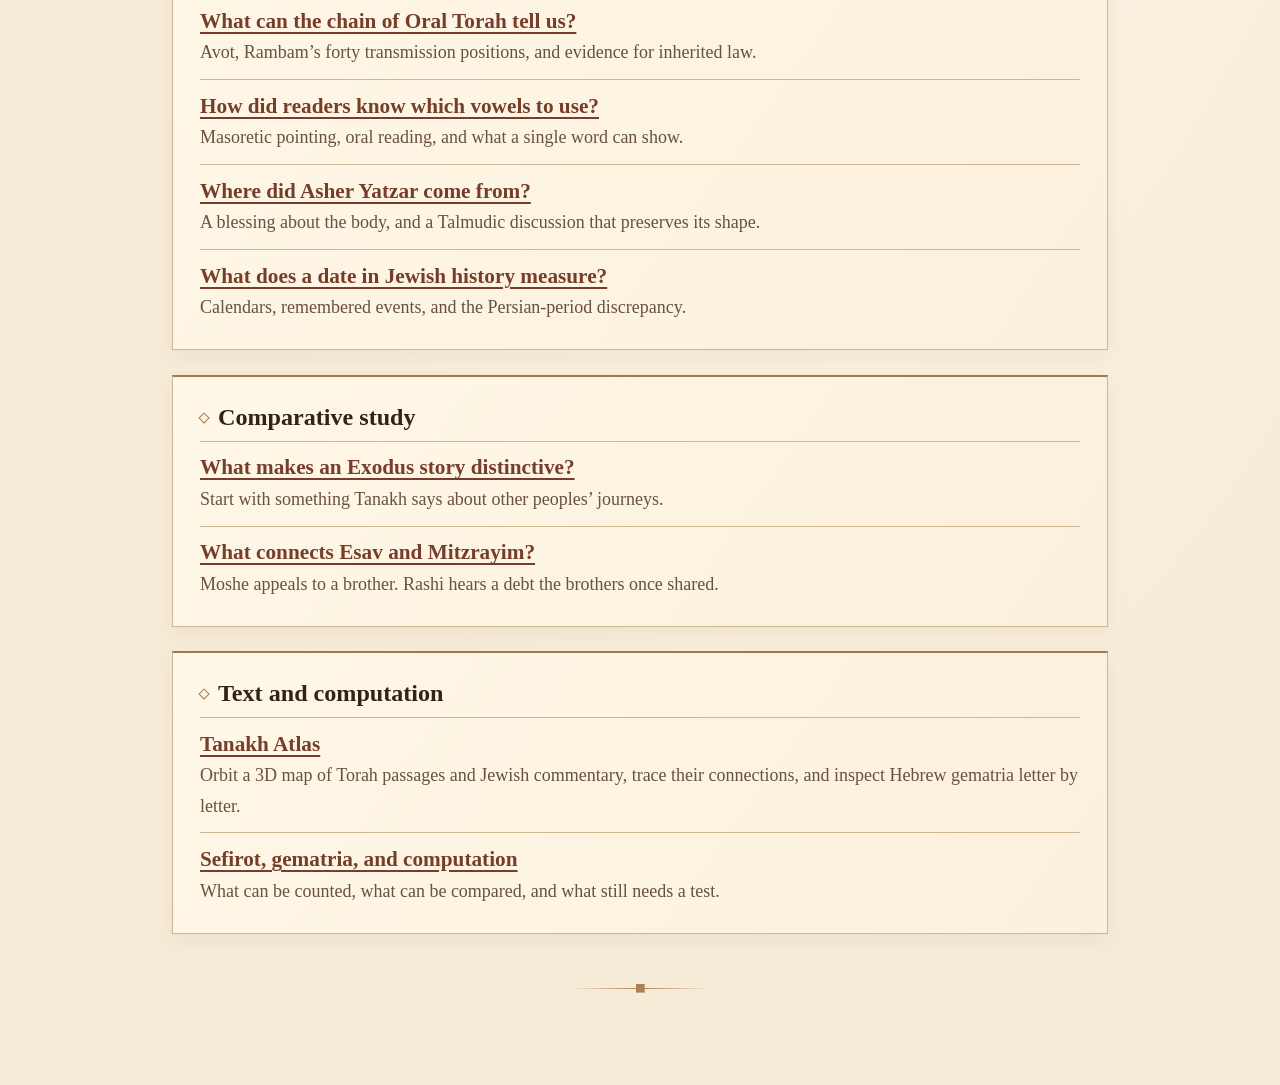
==== commit 1f118c9b: "Publish the interactive Tanakh Atlas" ====
--- a/docs/index.html
+++ b/docs/index.html
@@ -5,12 +5,15 @@
   <meta name="viewport" content="width=device-width, initial-scale=1">
   <meta name="description" content="An open research journal on Tanakh, Zohar, and Kabbalah.">
   <title>Tanakh Research</title>
-  <link rel="stylesheet" href="style.css?v=folio-1">
+  <link rel="stylesheet" href="style.css?v=atlas-1">
 </head>
 <body class="home">
   <header class="site-header">
     <a href="./">Tanakh Research</a>
-    <nav aria-label="Main navigation"><a href="#research">Research journal</a></nav>
+    <nav aria-label="Main navigation">
+      <a href="#research">Research journal</a>
+      <a href="atlas/">3D Tanakh Atlas</a>
+    </nav>
   </header>
   <main>
     <section class="hero" aria-labelledby="title">
@@ -86,6 +89,10 @@
       <section class="topic" id="computation" aria-labelledby="computation-title">
         <h3 id="computation-title">Text and computation</h3>
         <article>
+          <h4><a href="atlas/">Tanakh Atlas</a></h4>
+          <p>Orbit a 3D map of Torah passages and Jewish commentary, trace their connections, and inspect Hebrew gematria letter by letter.</p>
+        </article>
+        <article>
           <h4><a href="research/sefirot-gematria-and-computation.html">Sefirot, gematria, and computation</a></h4>
           <p>What can be counted, what can be compared, and what still needs a test.</p>
         </article>
--- a/docs/style.css
+++ b/docs/style.css
@@ -49,7 +49,7 @@
 .site-header a { color: #f9e8c6; text-decoration: none; }
 .site-header a:hover { text-decoration: underline; }
 .site-header > a { font: 600 1.12rem / 1.45 var(--heading); }
-.site-header nav { font: 550 .75rem / 1.5 var(--label); }
+.site-header nav { display: flex; flex-wrap: wrap; justify-content: flex-end; gap: .3rem 1rem; font: 550 .75rem / 1.5 var(--label); }
 
 main {
   width: min(calc(100% - 2.4rem), 42rem);
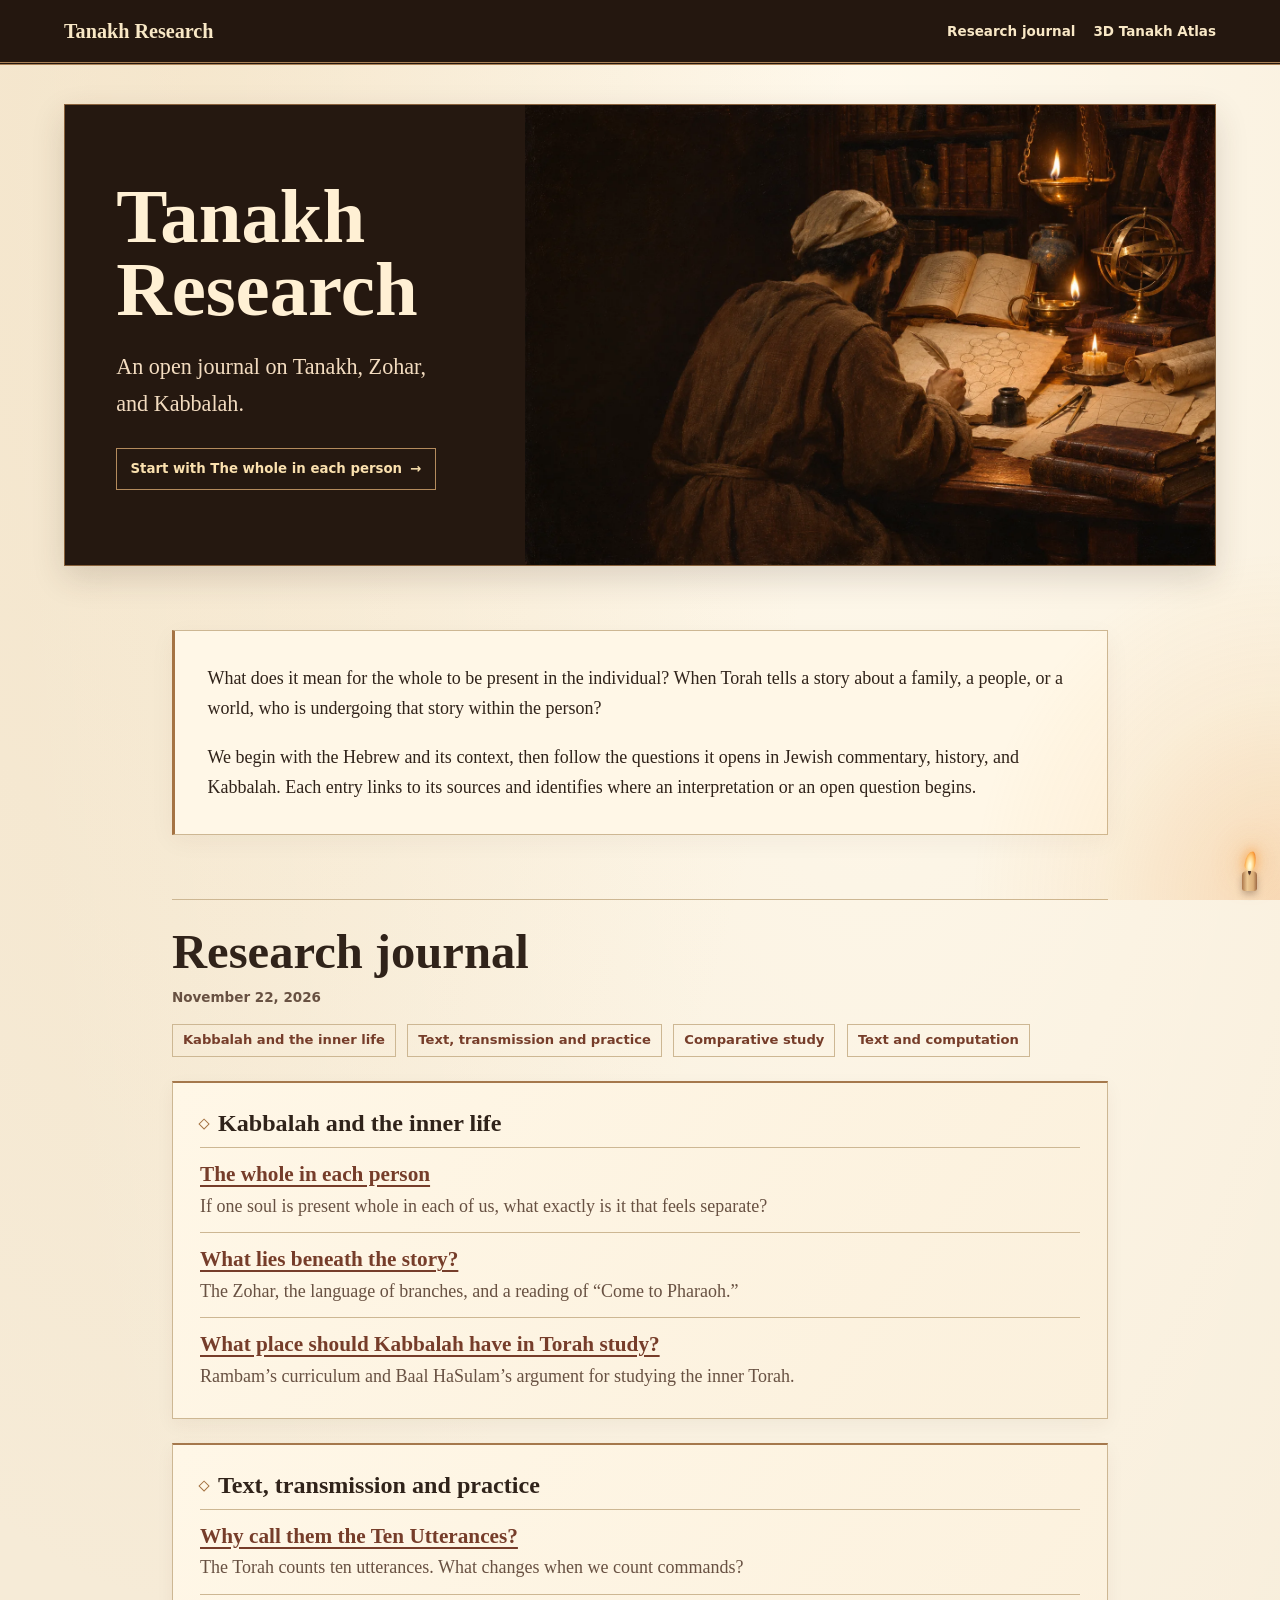
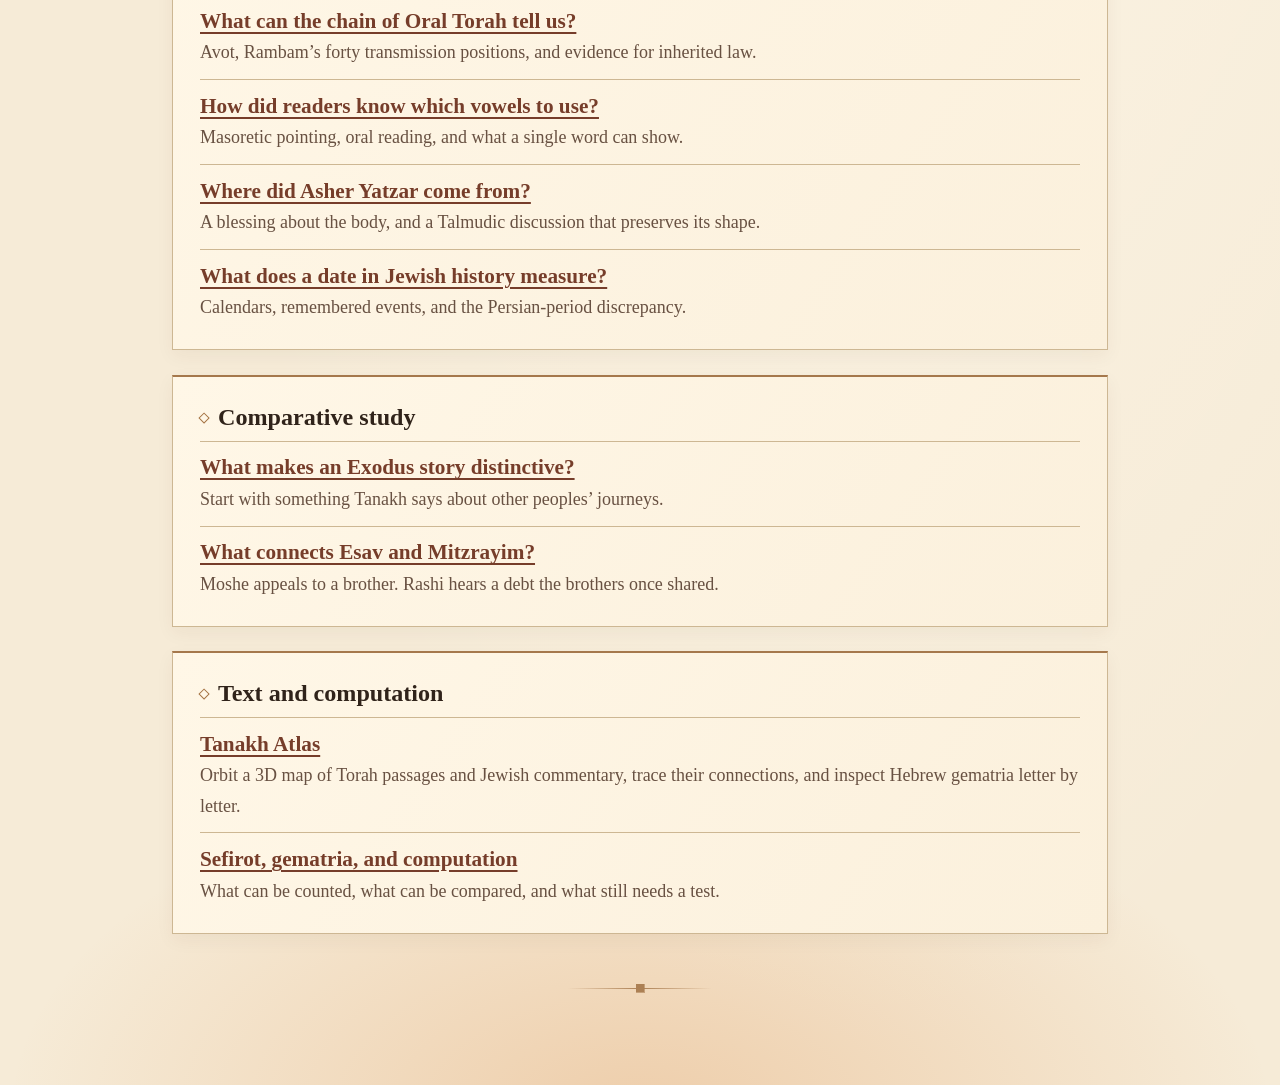
==== commit 295c24ac: "Carry animated candlelight through the journal and atlas" ====
--- a/docs/index.html
+++ b/docs/index.html
@@ -6,6 +6,7 @@
   <meta name="description" content="An open research journal on Tanakh, Zohar, and Kabbalah.">
   <title>Tanakh Research</title>
   <link rel="stylesheet" href="style.css?v=atlas-1">
+  <link rel="stylesheet" href="candlelight.css">
 </head>
 <body class="home">
   <header class="site-header">
@@ -99,5 +100,6 @@
       </section>
     </section>
   </main>
+  <div class="candlelight" aria-hidden="true"></div>
 </body>
 </html>
--- a/docs/candlelight.css
+++ b/docs/candlelight.css
@@ -0,0 +1,73 @@
+body {
+  position: relative;
+  isolation: isolate;
+  display: flow-root;
+}
+
+body::after {
+  content: "";
+  position: absolute;
+  z-index: -1;
+  inset: auto 0 0;
+  height: min(18rem, 40vh);
+  pointer-events: none;
+  background: radial-gradient(ellipse at 50% 110%, rgb(216 126 50 / .27), transparent 70%);
+}
+
+.candlelight {
+  position: fixed;
+  z-index: 3;
+  inset: auto 0 0 auto;
+  width: clamp(8rem, 24vw, 20rem);
+  height: clamp(9rem, 27vw, 22rem);
+  --candle-inset: clamp(.32rem, 1.8vw, 1.4rem);
+  --candle-base: max(.5rem, env(safe-area-inset-bottom));
+  pointer-events: none;
+  background: radial-gradient(ellipse at 100% 100%, rgb(242 145 52 / .25), rgb(245 172 75 / .08) 42%, transparent 71%);
+}
+
+.candlelight::before,
+.candlelight::after {
+  content: "";
+  position: absolute;
+  right: max(var(--candle-inset), env(safe-area-inset-right));
+  width: clamp(.53rem, 1.2vw, .85rem);
+}
+
+.candlelight::before {
+  bottom: calc(var(--candle-base) + 1.08rem);
+  height: 1.13rem;
+  border-radius: 72% 32% 52% 48% / 78% 51% 44% 27%;
+  background: radial-gradient(ellipse at 50% 76%, #fff7d1 14%, #ffd081 46%, #f99b39 72%, #d36429 92%);
+  box-shadow: 0 0 .65rem .17rem #f7a7529e, 0 0 1.8rem .5rem #ec9a4947;
+  transform: scaleX(.72) rotate(7deg);
+  transform-origin: 50% 88%;
+}
+
+.candlelight::after {
+  bottom: var(--candle-base);
+  height: 1.13rem;
+  border-radius: 35% 35% 14% 14% / 18% 18% 12% 12%;
+  background:
+    radial-gradient(ellipse at 50% 3%, #4b3025 0 9%, transparent 15%),
+    linear-gradient(90deg, #ac774b, #edc994 35%, #dbae78 75%, #9c6944);
+  box-shadow: 0 .18rem .42rem #41231550;
+}
+
+@media (prefers-reduced-motion: no-preference) {
+  .candlelight::before {
+    animation: flame-flicker 5.7s ease-in-out infinite;
+  }
+}
+
+@keyframes flame-flicker {
+  0%, 100% { transform: scale(.72, 1) rotate(7deg); opacity: .94; }
+  18% { transform: scale(.65, .9) rotate(2deg); opacity: .83; }
+  36% { transform: scale(.77, 1.07) rotate(11deg); opacity: 1; }
+  57% { transform: scale(.68, .95) rotate(4deg); opacity: .89; }
+  76% { transform: scale(.75, 1.03) rotate(9deg); opacity: .97; }
+}
+
+@media print {
+  body::after, .candlelight { display: none; }
+}
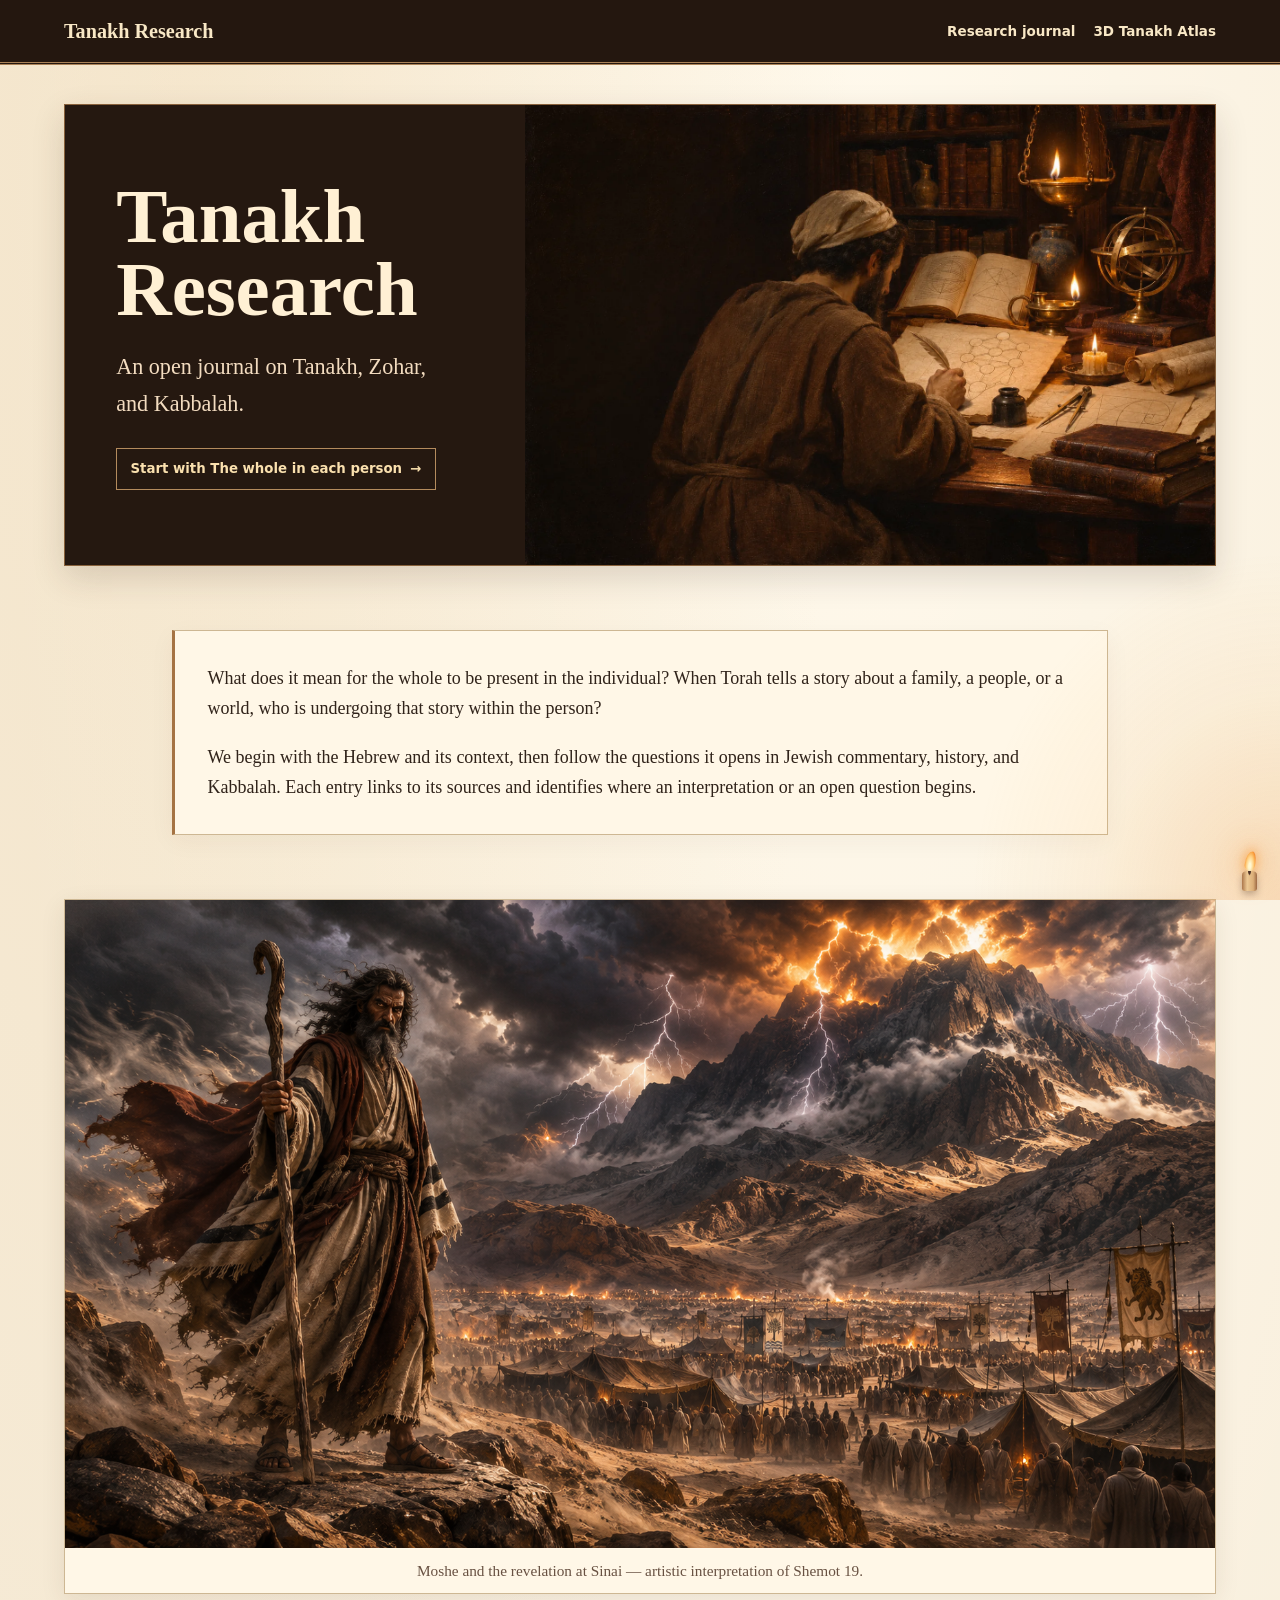
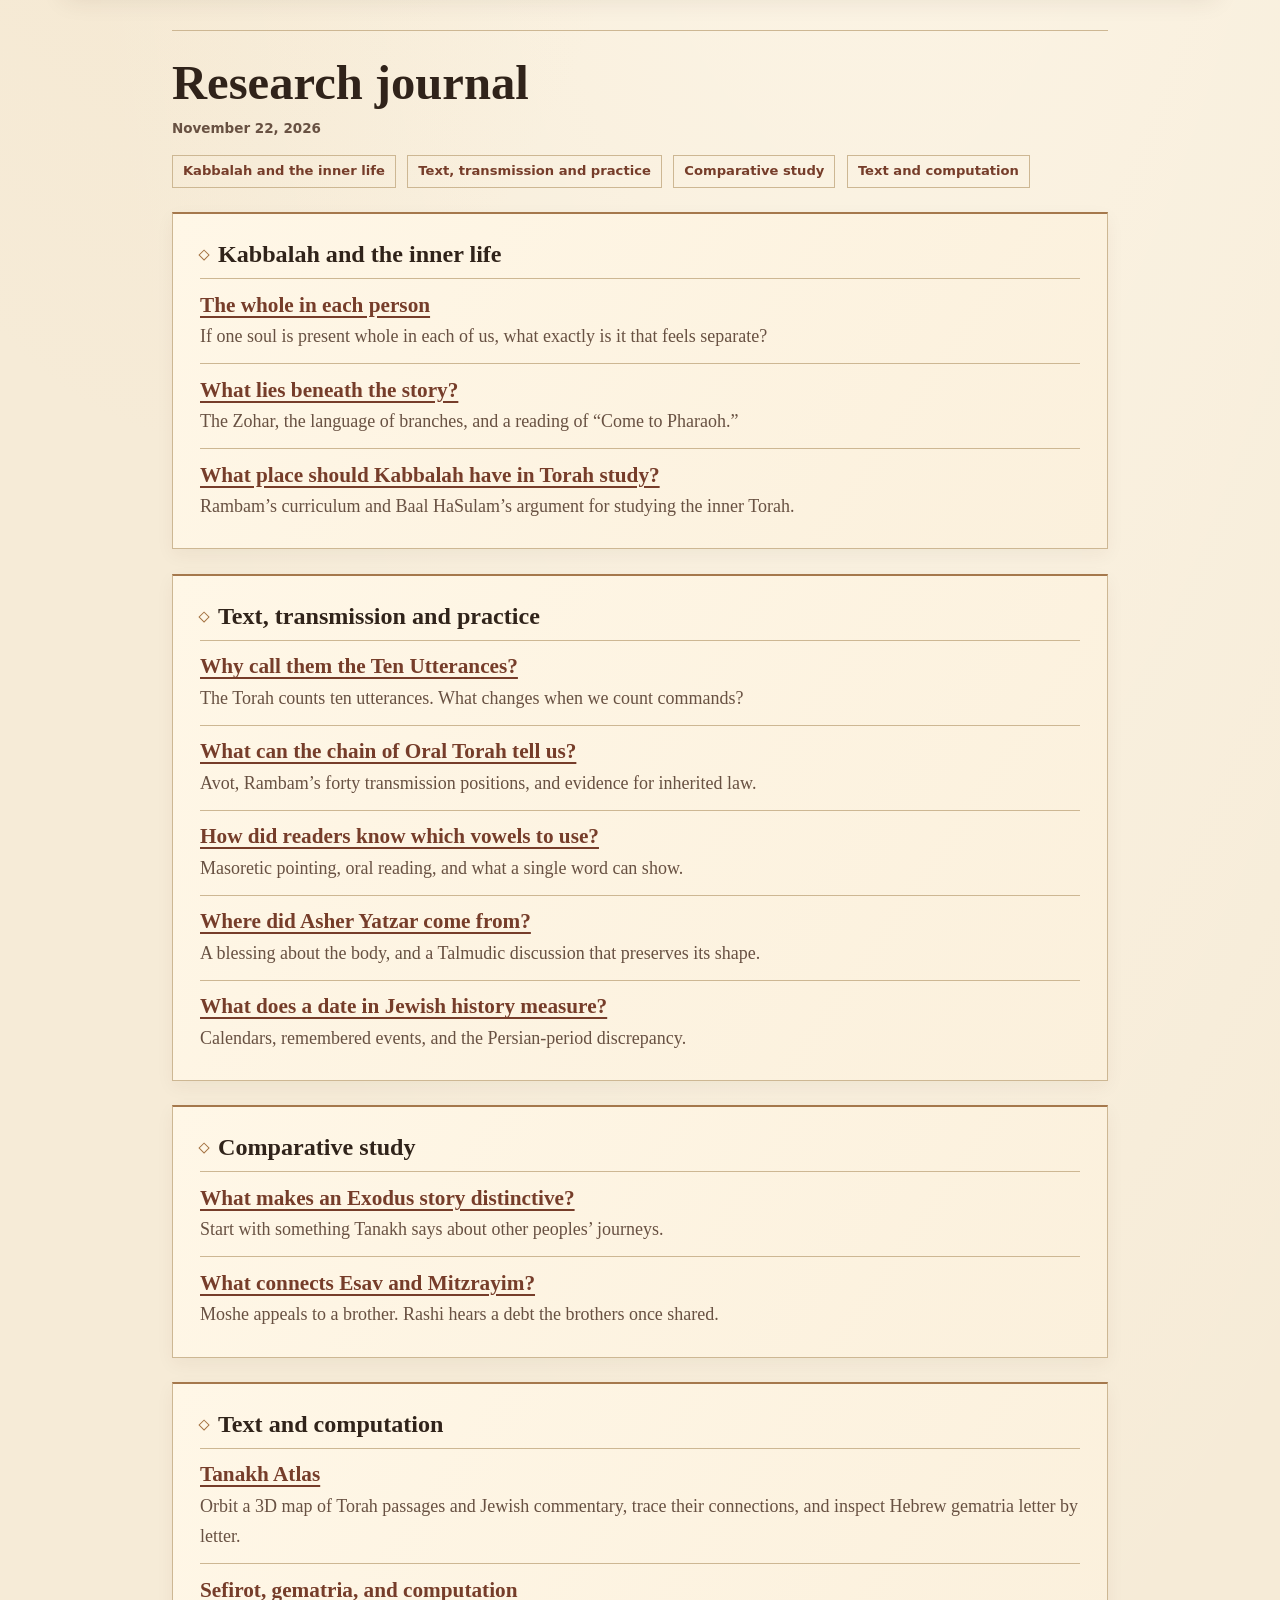
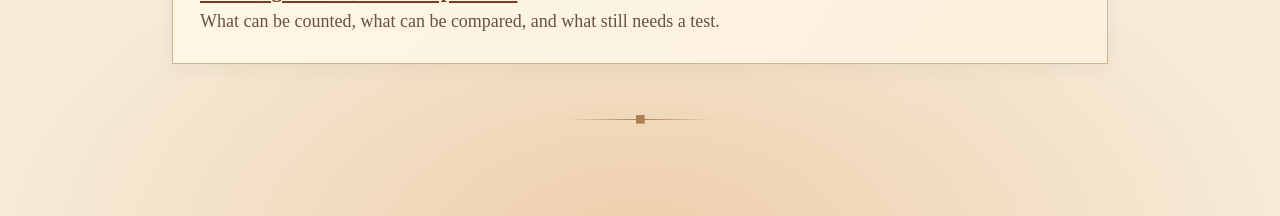
==== commit a3945baa: "Add Moshe at Sinai artwork to homepage" ====
--- a/docs/index.html
+++ b/docs/index.html
@@ -29,6 +29,10 @@
       <p>What does it mean for the whole to be present in the individual? When Torah tells a story about a family, a people, or a world, who is undergoing that story within the person?</p>
       <p>We begin with the Hebrew and its context, then follow the questions it opens in Jewish commentary, history, and Kabbalah. Each entry links to its sources and identifies where an interpretation or an open question begins.</p>
     </div>
+    <figure style="margin:0 0 2rem;border:1px solid var(--rule);background:var(--folio);box-shadow:0 .4rem 1.3rem #45271718">
+        <img src="assets/moshe-at-sinai.png" width="1648" height="928" loading="lazy" decoding="async" alt="Artistic depiction of Moshe holding a staff before the Israelite camp, with lightning and fire over Mount Sinai." style="display:block;width:100%;height:auto">
+        <figcaption style="padding:.55rem 1rem;color:var(--muted);font-size:.85rem;text-align:center">Moshe and the revelation at Sinai — artistic interpretation of Shemot 19.</figcaption>
+      </figure>
     <section class="log" id="research" aria-labelledby="log-title">
       <h2 id="log-title">Research journal</h2>
       <time datetime="2026-11-22">November 22, 2026</time>
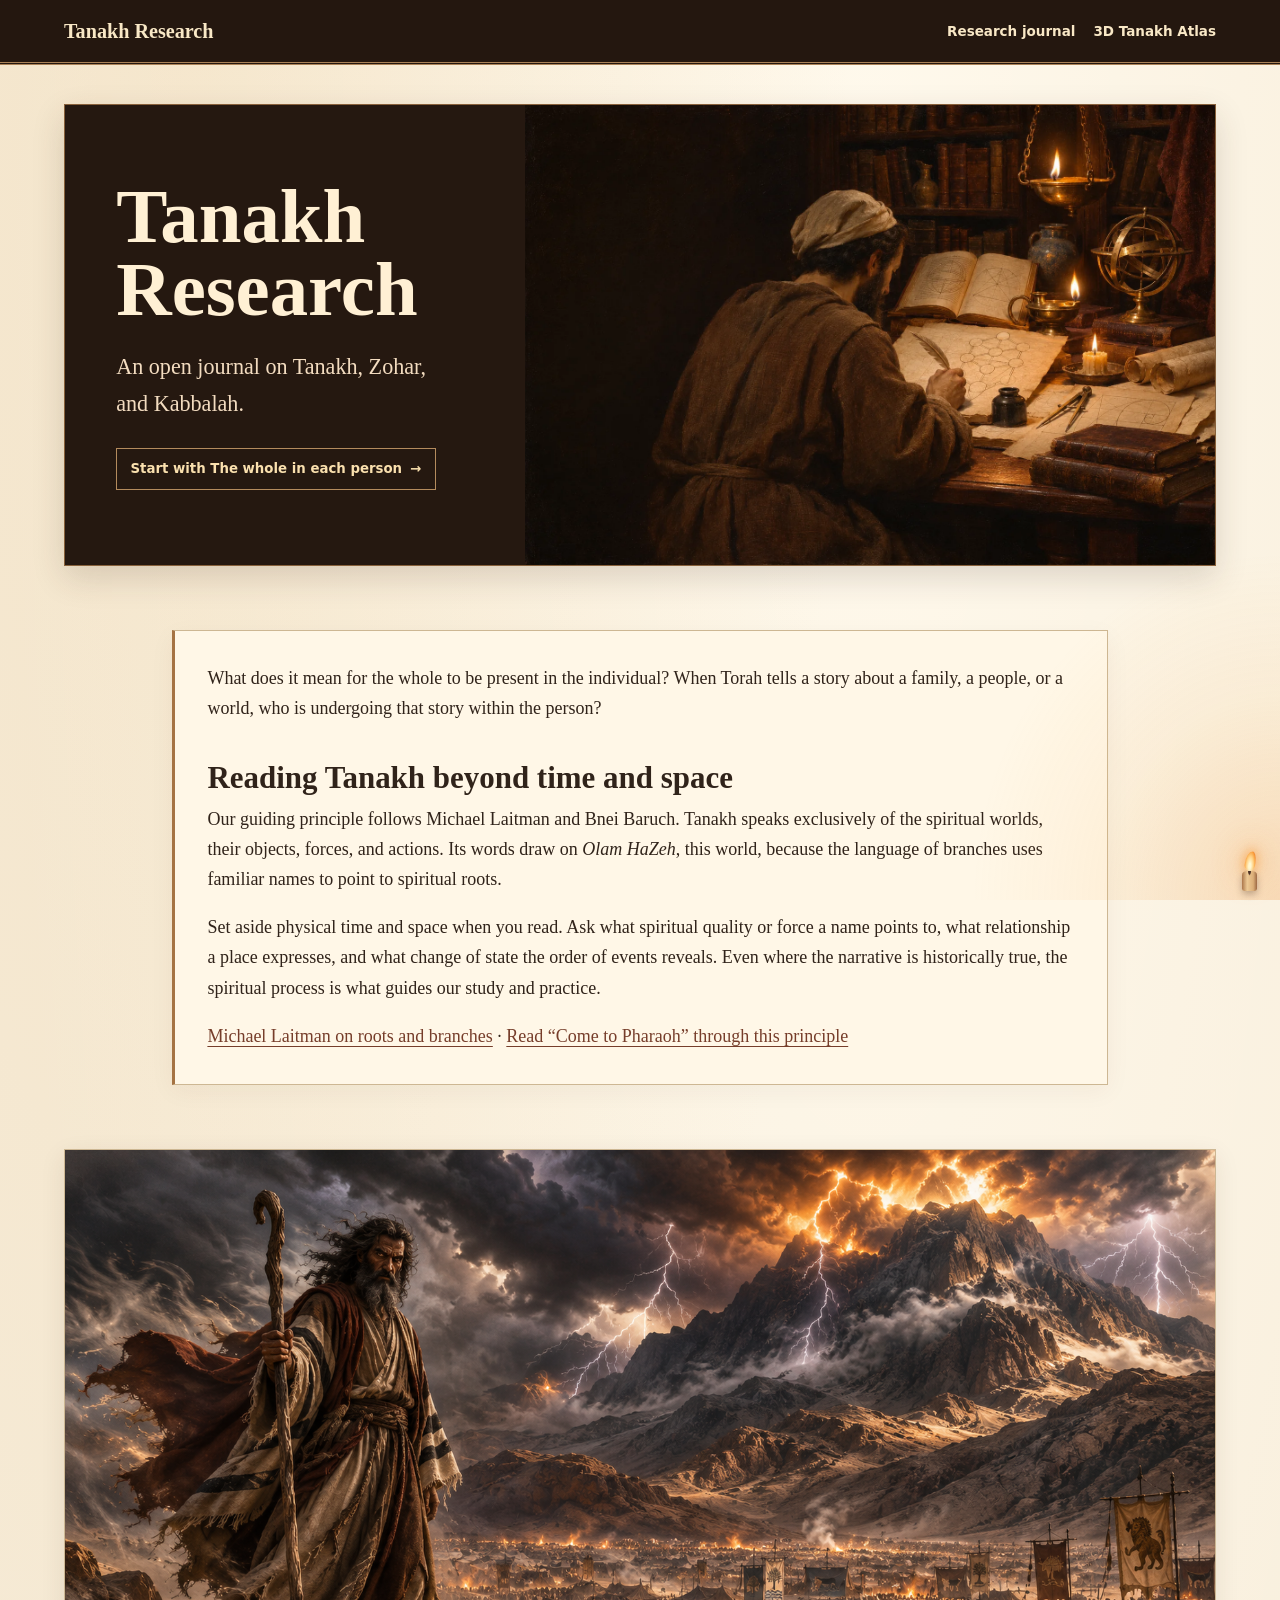
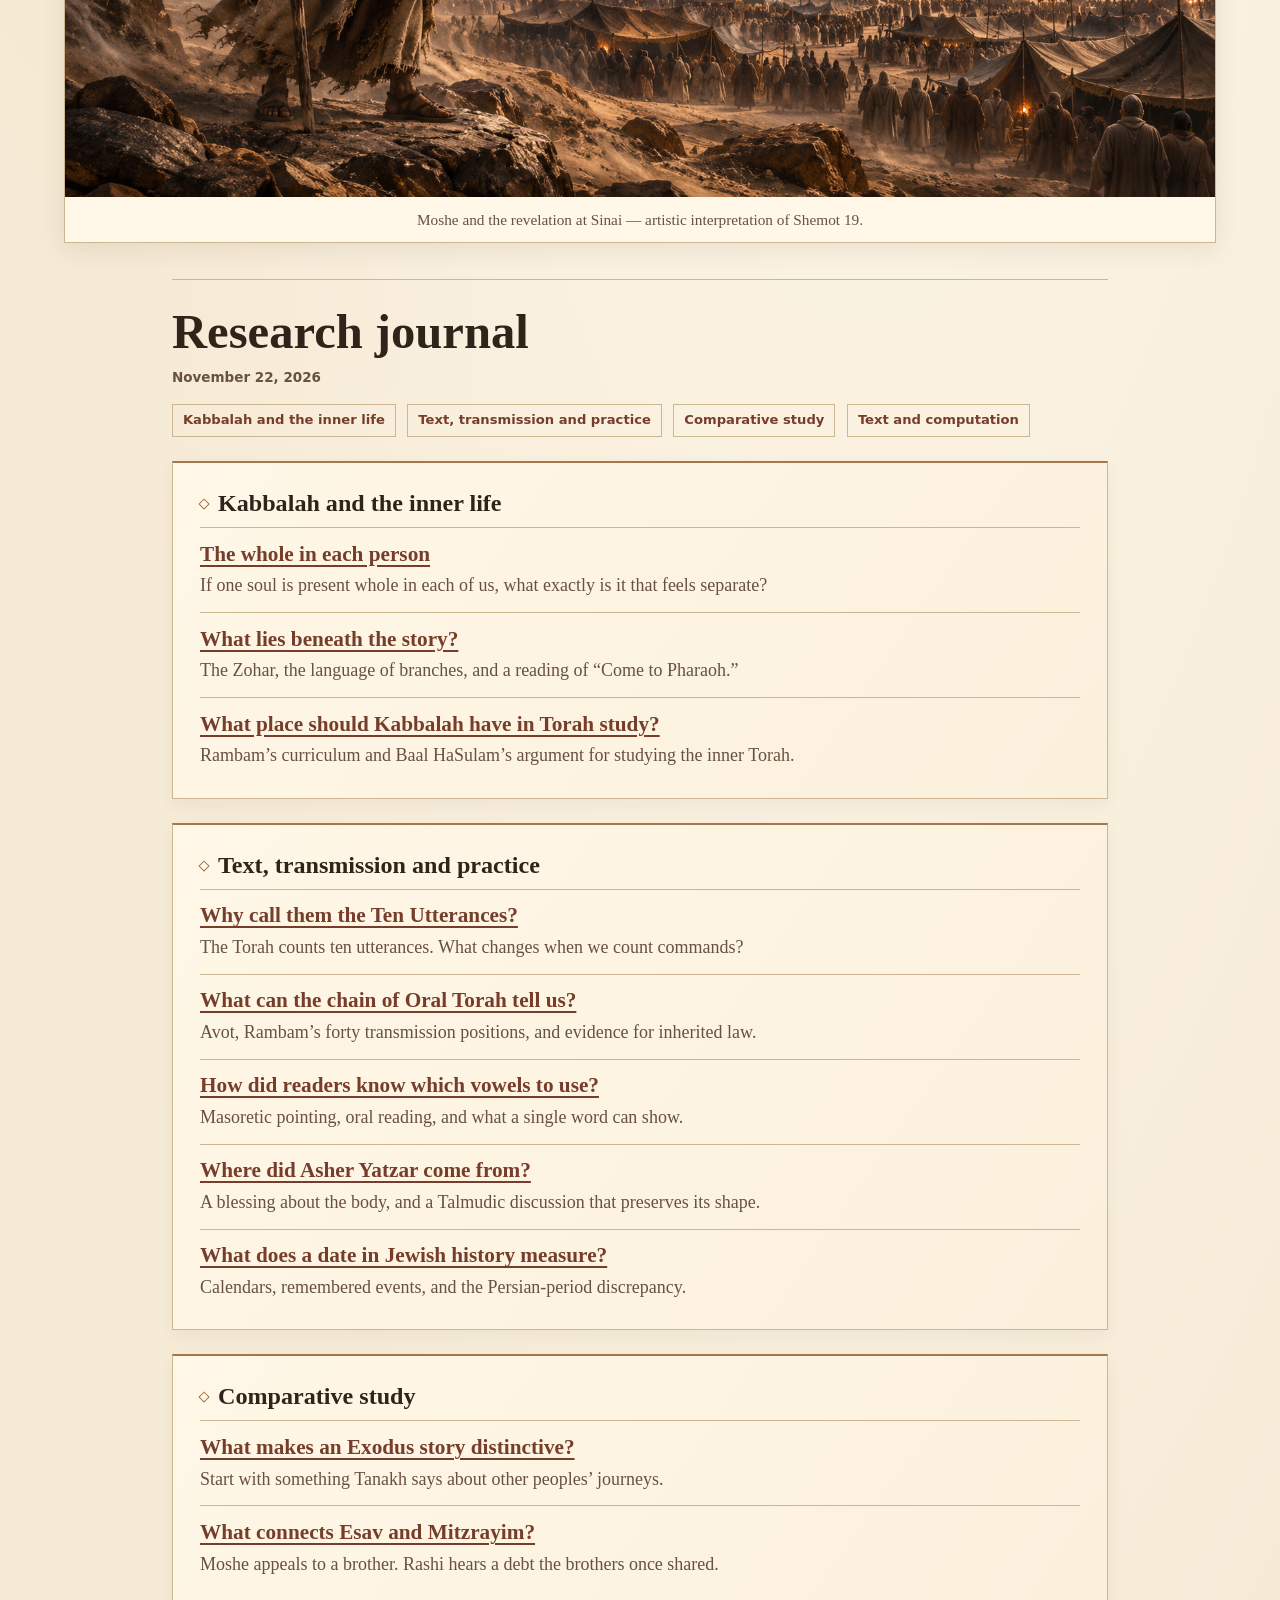
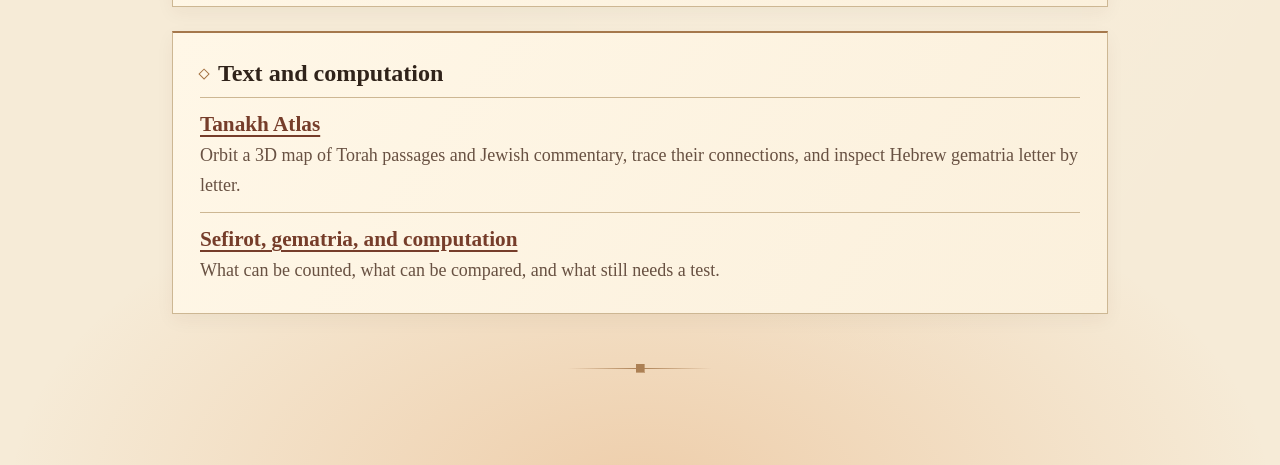
==== commit 0298aa04: "Make the spiritual reading of Tanakh a guiding principle" ====
--- a/docs/index.html
+++ b/docs/index.html
@@ -27,7 +27,12 @@
     </section>
     <div class="intro">
       <p>What does it mean for the whole to be present in the individual? When Torah tells a story about a family, a people, or a world, who is undergoing that story within the person?</p>
-      <p>We begin with the Hebrew and its context, then follow the questions it opens in Jewish commentary, history, and Kabbalah. Each entry links to its sources and identifies where an interpretation or an open question begins.</p>
+      <section id="spiritual-reading" aria-labelledby="spiritual-reading-title">
+        <h2 id="spiritual-reading-title">Reading Tanakh beyond time and space</h2>
+        <p>Our guiding principle follows Michael Laitman and Bnei Baruch. Tanakh speaks exclusively of the spiritual worlds, their objects, forces, and actions. Its words draw on <em>Olam HaZeh</em>, this world, because the language of branches uses familiar names to point to spiritual roots.</p>
+        <p>Set aside physical time and space when you read. Ask what spiritual quality or force a name points to, what relationship a place expresses, and what change of state the order of events reveals. Even where the narrative is historically true, the spiritual process is what guides our study and practice.</p>
+        <p><a href="https://www.kabbalah.info/en/root-and-branch-part-1/">Michael Laitman on roots and branches</a> · <a href="research/torah-as-language-of-branches.html#spiritual-reading">Read “Come to Pharaoh” through this principle</a></p>
+      </section>
     </div>
     <figure style="margin:0 0 2rem;border:1px solid var(--rule);background:var(--folio);box-shadow:0 .4rem 1.3rem #45271718">
         <img src="assets/moshe-at-sinai.png" width="1648" height="928" loading="lazy" decoding="async" alt="Artistic depiction of Moshe holding a staff before the Israelite camp, with lightning and fire over Mount Sinai." style="display:block;width:100%;height:auto">
